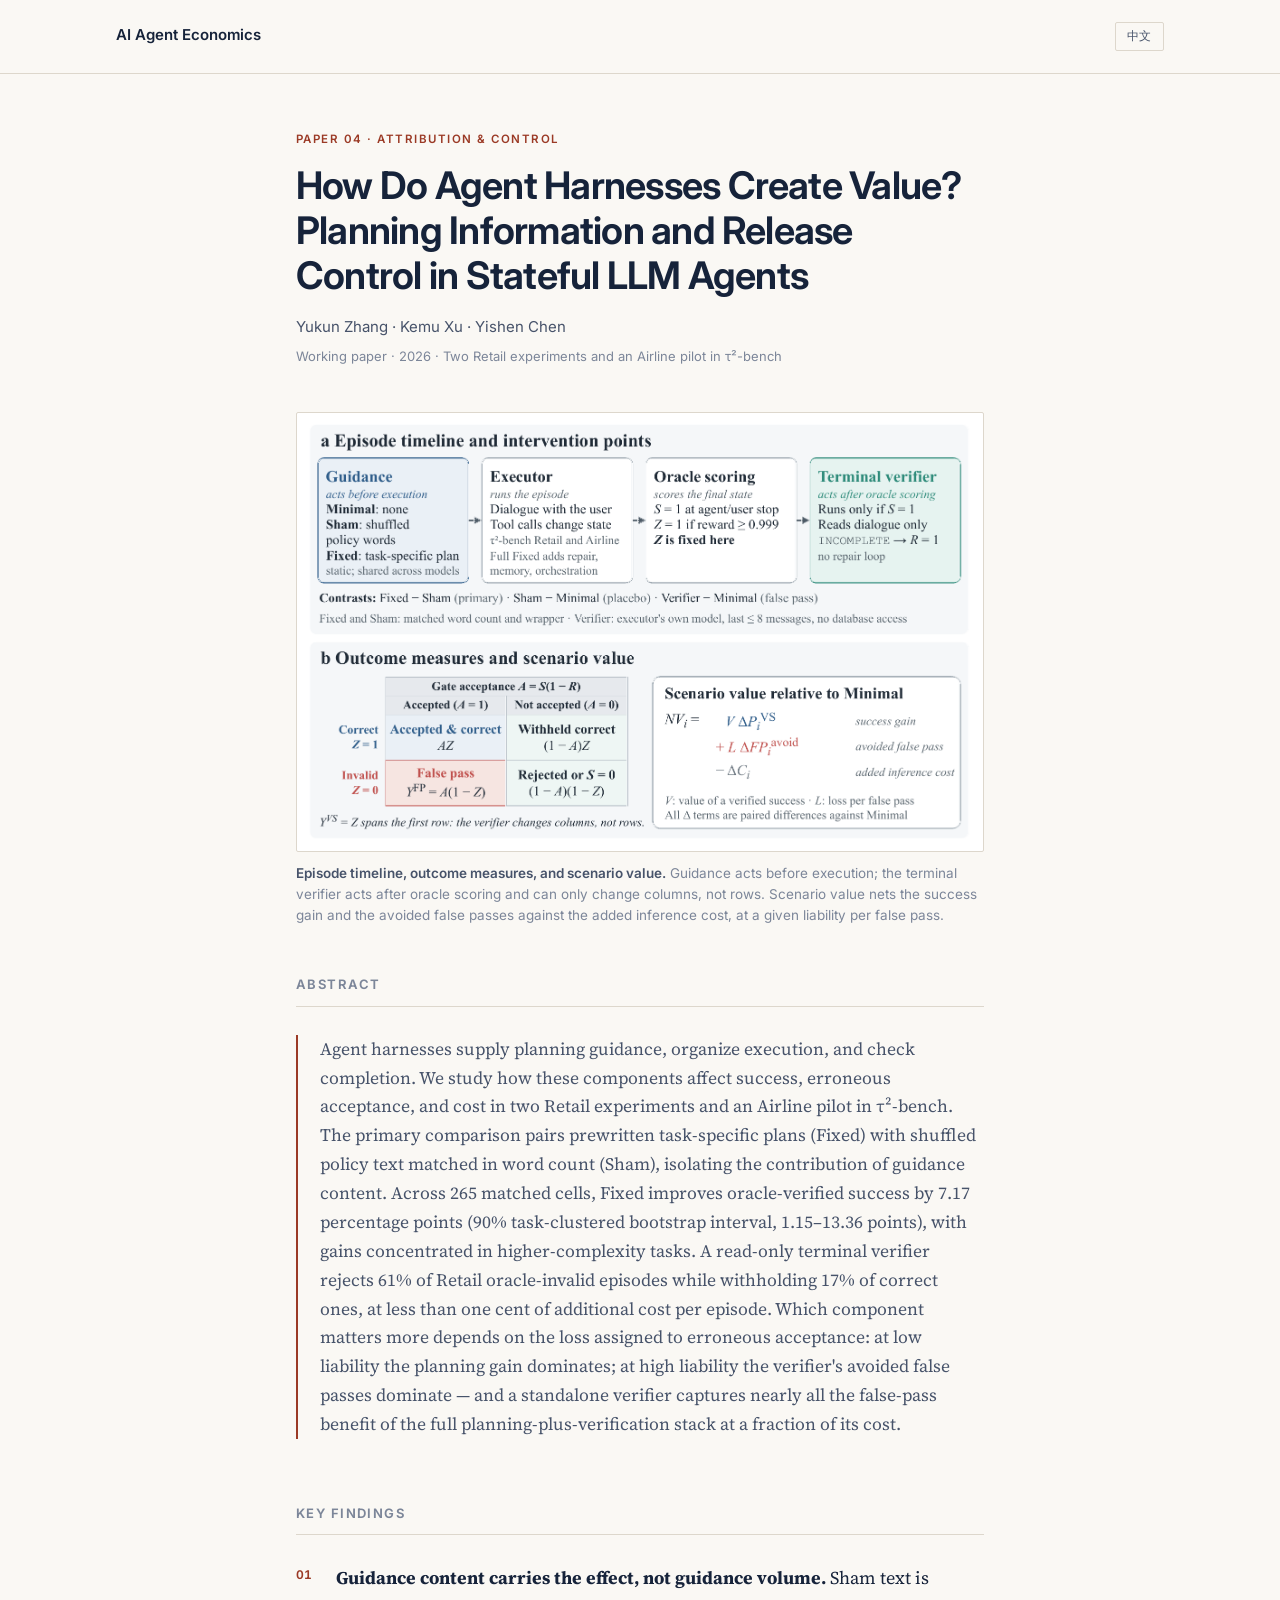
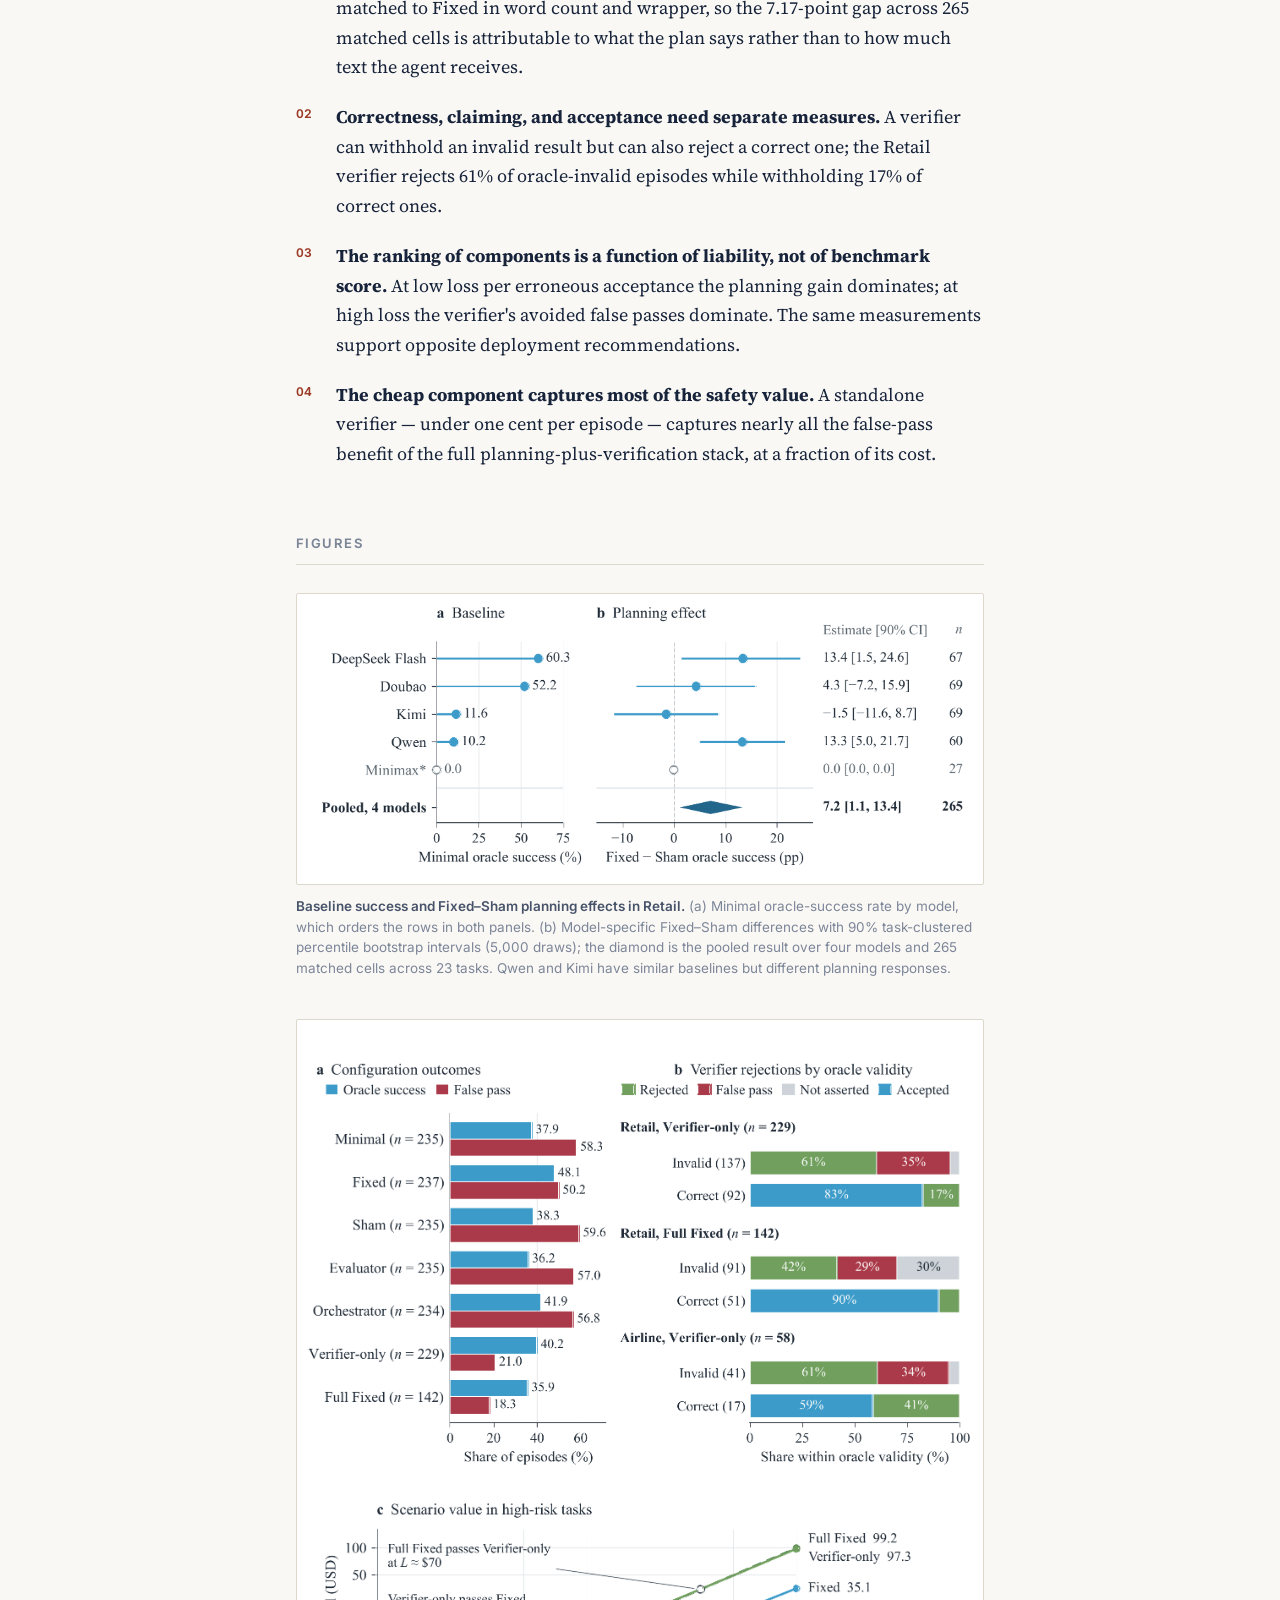
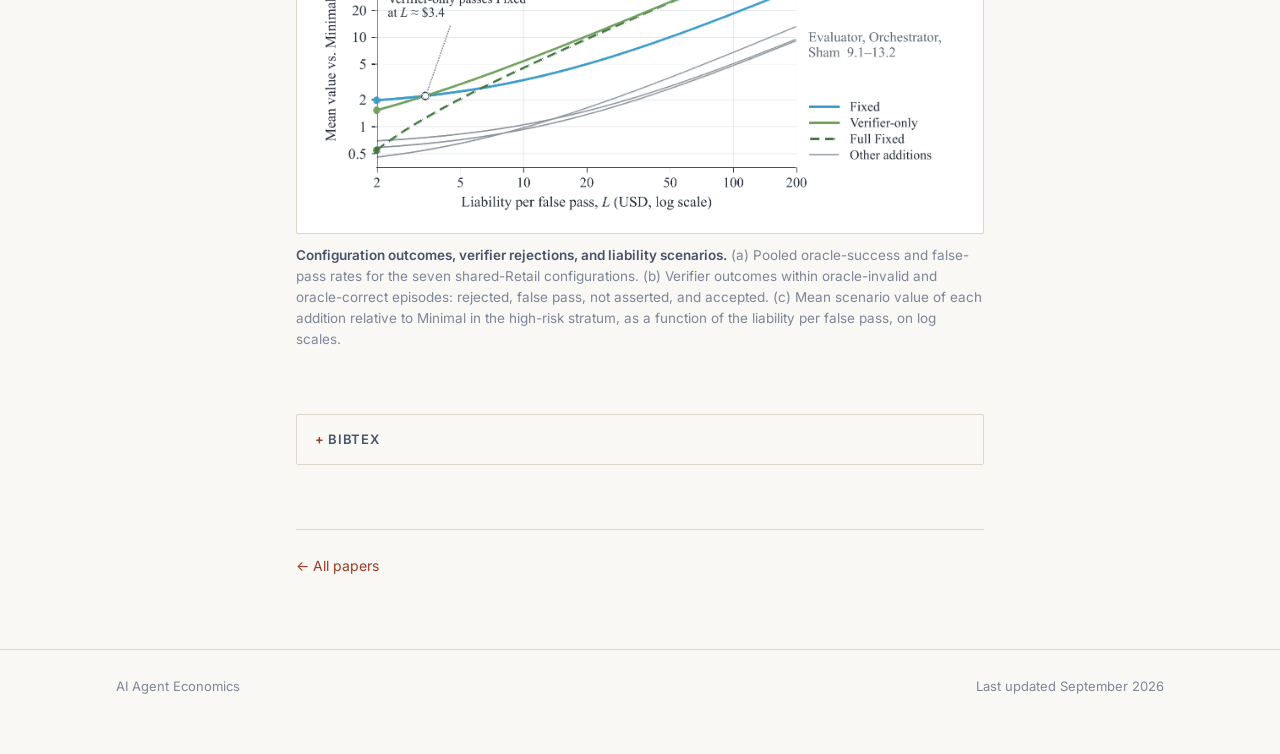
==== research/agent-harnesses.html @ 4447d489 "Add AI Agent Economics research group homepage Bilingual (EN/ZH) static site covering four working p" ====
<!DOCTYPE html>
<html lang="en" data-lang="en">
<head>
<meta charset="utf-8">
<meta name="viewport" content="width=device-width, initial-scale=1">
<title>How Do Agent Harnesses Create Value? — AI Agent Economics</title>
<meta name="description" content="Separating planning guidance from release control in stateful LLM agents, and pricing each against the liability assigned to an erroneous acceptance.">
<script>try{var l=localStorage.getItem('aae-lang');if(l==='zh'){document.documentElement.dataset.lang='zh';document.documentElement.lang='zh-Hans';}}catch(e){}</script>
<link rel="preconnect" href="https://fonts.googleapis.com">
<link rel="preconnect" href="https://fonts.gstatic.com" crossorigin>
<link rel="stylesheet" href="https://fonts.googleapis.com/css2?family=Inter:wght@400;500;600;700&family=Source+Serif+4:ital,opsz,wght@0,8..60,400;0,8..60,600;1,8..60,400&display=swap">
<link rel="stylesheet" href="../assets/css/site.css">
</head>
<body>

<header class="masthead">
  <div class="masthead-inner">
    <a class="brand" href="../index.html">AI Agent Economics</a>
    <button class="langtoggle" type="button">中文</button>
  </div>
</header>

<main class="wrap">

  <div class="article-header">
    <p class="eyebrow">
      <span data-lang="en">Paper 04 · Attribution &amp; control</span>
      <span data-lang="zh">论文 04 · 归因与控制</span>
    </p>
    <h1>How Do Agent Harnesses Create Value? Planning Information and Release Control in Stateful LLM Agents</h1>
    <p class="authors">Yukun Zhang · Kemu Xu · Yishen Chen</p>
    <p class="venue">
      <span data-lang="en">Working paper · 2026 · Two Retail experiments and an Airline pilot in τ²-bench</span>
      <span data-lang="zh">工作论文 · 2026 · τ²-bench 中的两个 Retail 实验与一个 Airline 试点</span>
    </p>
  </div>

  <figure class="figure-hero">
    <img src="../assets/img/p4/hero.png" alt="Episode timeline with guidance, executor, oracle scoring and terminal verifier, plus the outcome matrix and scenario-value formula">
    <figcaption>
      <b><span data-lang="en">Episode timeline, outcome measures, and scenario value.</span><span data-lang="zh">回合时间线、结果度量与情景价值。</span></b>
      <span data-lang="en">Guidance acts before execution; the terminal verifier acts after oracle scoring and can only change columns, not rows. Scenario value nets the success gain and the avoided false passes against the added inference cost, at a given liability per false pass.</span>
      <span data-lang="zh">指导在执行前生效，终端验证器在 oracle 评分之后生效，且只能改变列而不能改变行。情景价值在给定每次错误放行的责任损失下，用成功率收益与避免的错误放行减去新增推理成本。</span>
    </figcaption>
  </figure>

  <section>
    <h2><span data-lang="en">Abstract</span><span data-lang="zh">摘要</span></h2>
    <div class="abstract">
      <p data-lang="en">Agent harnesses supply planning guidance, organize execution, and check completion. We study how these components affect success, erroneous acceptance, and cost in two Retail experiments and an Airline pilot in τ²-bench. The primary comparison pairs prewritten task-specific plans (Fixed) with shuffled policy text matched in word count (Sham), isolating the contribution of guidance content. Across 265 matched cells, Fixed improves oracle-verified success by 7.17 percentage points (90% task-clustered bootstrap interval, 1.15–13.36 points), with gains concentrated in higher-complexity tasks. A read-only terminal verifier rejects 61% of Retail oracle-invalid episodes while withholding 17% of correct ones, at less than one cent of additional cost per episode. Which component matters more depends on the loss assigned to erroneous acceptance: at low liability the planning gain dominates; at high liability the verifier's avoided false passes dominate — and a standalone verifier captures nearly all the false-pass benefit of the full planning-plus-verification stack at a fraction of its cost.</p>

      <p data-lang="zh">Agent harness 提供规划指导、组织执行并检查完成情况。我们在 τ²-bench 的两个 Retail 实验与一个 Airline 试点中，研究这些组件如何影响成功率、错误接受与成本。主要比较是把预先写好的任务专属方案（Fixed）与字数配平的打乱策略文本（Sham）配对，从而分离出「指导内容」本身的贡献。在 265 个配对格上，Fixed 使 oracle 验证的成功率提高 7.17 个百分点（90% 任务聚类自助区间 1.15–13.36），收益集中在复杂度更高的任务上。一个只读的终端验证器拒绝了 61% 的 Retail oracle 无效回合，同时误拦了 17% 的正确回合，每回合新增成本不足一美分。哪个组件更重要，完全取决于错误接受所对应的损失：责任较低时规划收益占优，责任较高时验证器避免的错误放行占优——而单独部署验证器，就能以完整「规划＋验证」方案的一小部分成本，拿到其几乎全部的错误放行收益。</p>
    </div>
  </section>

  <section>
    <h2><span data-lang="en">Key findings</span><span data-lang="zh">核心发现</span></h2>
    <ol class="findings">
      <li>
        <span data-lang="en"><strong>Guidance content carries the effect, not guidance volume.</strong> Sham text is matched to Fixed in word count and wrapper, so the 7.17-point gap across 265 matched cells is attributable to what the plan says rather than to how much text the agent receives.</span>
        <span data-lang="zh"><strong>起作用的是指导的内容，而不是指导的体量。</strong>Sham 文本在字数与封装形式上与 Fixed 完全配平，因此 265 个配对格上 7.17 个百分点的差距，只能归因于方案说了什么，而非代理收到了多少文字。</span>
      </li>
      <li>
        <span data-lang="en"><strong>Correctness, claiming, and acceptance need separate measures.</strong> A verifier can withhold an invalid result but can also reject a correct one; the Retail verifier rejects 61% of oracle-invalid episodes while withholding 17% of correct ones.</span>
        <span data-lang="zh"><strong>「正确」「宣称完成」「被接受」必须分开度量。</strong>验证器既能拦下无效结果，也会拒绝正确结果：Retail 验证器拒绝了 61% 的 oracle 无效回合，同时误拦 17% 的正确回合。</span>
      </li>
      <li>
        <span data-lang="en"><strong>The ranking of components is a function of liability, not of benchmark score.</strong> At low loss per erroneous acceptance the planning gain dominates; at high loss the verifier's avoided false passes dominate. The same measurements support opposite deployment recommendations.</span>
        <span data-lang="zh"><strong>组件的优劣排序取决于责任大小，而不是 benchmark 分数。</strong>每次错误接受的损失较低时，规划收益占优；损失较高时，验证器避免的错误放行占优。同一组测量结果可以支持完全相反的部署建议。</span>
      </li>
      <li>
        <span data-lang="en"><strong>The cheap component captures most of the safety value.</strong> A standalone verifier — under one cent per episode — captures nearly all the false-pass benefit of the full planning-plus-verification stack, at a fraction of its cost.</span>
        <span data-lang="zh"><strong>便宜的那个组件拿走了大部分安全价值。</strong>单独部署的验证器每回合成本不到一美分，却能拿到完整「规划＋验证」方案几乎全部的错误放行收益，而成本只是其中一小部分。</span>
      </li>
    </ol>
  </section>

  <section>
    <h2><span data-lang="en">Figures</span><span data-lang="zh">图表</span></h2>

    <figure>
      <img src="../assets/img/p4/fig1.png" alt="Forest plot of model-specific Fixed minus Sham differences with bootstrap intervals and a pooled diamond">
      <figcaption>
        <b><span data-lang="en">Baseline success and Fixed–Sham planning effects in Retail.</span><span data-lang="zh">Retail 中的基线成功率与 Fixed–Sham 规划效应。</span></b>
        <span data-lang="en">(a) Minimal oracle-success rate by model, which orders the rows in both panels. (b) Model-specific Fixed–Sham differences with 90% task-clustered percentile bootstrap intervals (5,000 draws); the diamond is the pooled result over four models and 265 matched cells across 23 tasks. Qwen and Kimi have similar baselines but different planning responses.</span>
        <span data-lang="zh">(a) 各模型在 Minimal 配置下的 oracle 成功率，两个面板的行序均以此排列。(b) 各模型的 Fixed–Sham 差异及 90% 任务聚类分位自助区间（5,000 次抽样）；菱形为四个模型、23 个任务上 265 个配对格的合并结果。Qwen 与 Kimi 基线相近，但对规划的反应不同。</span>
      </figcaption>
    </figure>

    <figure>
      <img src="../assets/img/p4/fig2.png" alt="Configuration outcomes, verifier rejection decomposition, and scenario value as a function of liability">
      <figcaption>
        <b><span data-lang="en">Configuration outcomes, verifier rejections, and liability scenarios.</span><span data-lang="zh">配置结果、验证器拒绝与责任情景。</span></b>
        <span data-lang="en">(a) Pooled oracle-success and false-pass rates for the seven shared-Retail configurations. (b) Verifier outcomes within oracle-invalid and oracle-correct episodes: rejected, false pass, not asserted, and accepted. (c) Mean scenario value of each addition relative to Minimal in the high-risk stratum, as a function of the liability per false pass, on log scales.</span>
        <span data-lang="zh">(a) 七种共享 Retail 配置的合并 oracle 成功率与错误放行率。(b) 在 oracle 无效与 oracle 正确两类回合内部的验证器结果：拒绝、错误放行、未宣称完成、接受。(c) 高风险层中各项添加相对 Minimal 的平均情景价值，随每次错误放行的责任损失变化，双对数坐标。</span>
      </figcaption>
    </figure>
  </section>

  <section>
    <details class="bib">
      <summary>BibTeX</summary>
<pre>@article{zhang2026harness,
  title   = {How Do Agent Harnesses Create Value? Planning Information
             and Release Control in Stateful LLM Agents},
  author  = {Zhang, Yukun and Xu, Kemu and Chen, Yishen},
  year    = {2026},
  note    = {Working paper}
}</pre>
    </details>
  </section>

  <div class="pagenav">
    <a href="../index.html">&larr; <span data-lang="en">All papers</span><span data-lang="zh">返回论文列表</span></a>
  </div>

</main>

<footer class="site">
  <div class="wrap-wide">
    <span>AI Agent Economics</span>
    <span>
      <span data-lang="en">Last updated September 2026</span>
      <span data-lang="zh">最后更新于 2026 年 9 月</span>
    </span>
  </div>
</footer>

<script src="../assets/js/i18n.js" defer></script>
</body>
</html>
---- assets/css/site.css ----
/* AI Agent Economics — single stylesheet */

:root {
  --paper:      #faf8f4;
  --panel:      #ffffff;
  --ink:        #16233a;
  --ink-soft:   #47536a;
  --ink-faint:  #7c8699;
  --accent:     #9b3a26;
  --rule:       #ddd7cc;
  --rule-soft:  #ebe6dc;

  --serif: "Source Serif 4", Georgia, "Times New Roman", serif;
  --sans:  "Inter", -apple-system, BlinkMacSystemFont, "Segoe UI", system-ui, sans-serif;
  --mono:  ui-monospace, SFMono-Regular, Menlo, Consolas, monospace;

  --measure: 720px;
  --wide:    1080px;
  --gutter:  16px;
}

@media (prefers-color-scheme: dark) {
  :root:not([data-theme="light"]) {
    --paper:      #12151b;
    --panel:      #1a1f28;
    --ink:        #e7e2d8;
    --ink-soft:   #b3b9c6;
    --ink-faint:  #848c9c;
    --accent:     #e08b6f;
    --rule:       #2e3542;
    --rule-soft:  #232a35;
  }
}

:root[data-theme="dark"] {
  --paper:      #12151b;
  --panel:      #1a1f28;
  --ink:        #e7e2d8;
  --ink-soft:   #b3b9c6;
  --ink-faint:  #848c9c;
  --accent:     #e08b6f;
  --rule:       #2e3542;
  --rule-soft:  #232a35;
}

/* ---------- language switching ---------- */
html[data-lang="en"] [data-lang="zh"] { display: none; }
html[data-lang="zh"] [data-lang="en"] { display: none; }

*, *::before, *::after { box-sizing: border-box; }

html { -webkit-text-size-adjust: 100%; }

body {
  margin: 0;
  background: var(--paper);
  color: var(--ink);
  font-family: var(--serif);
  font-size: 18px;
  line-height: 1.65;
  -webkit-font-smoothing: antialiased;
}

html[data-lang="zh"] body {
  font-family: "Source Serif 4", "Songti SC", SimSun, Georgia, serif;
  line-height: 1.8;
}

a { color: var(--accent); text-decoration: none; border-bottom: 1px solid transparent; }
a:hover { border-bottom-color: var(--accent); }

.wrap      { max-width: var(--measure); margin: 0 auto; padding: 0 var(--gutter); }
.wrap-wide { max-width: var(--wide);    margin: 0 auto; padding: 0 var(--gutter); }

/* ---------- masthead ---------- */
.masthead {
  border-bottom: 1px solid var(--rule);
  padding: 22px 0;
  margin-bottom: 56px;
}

.masthead-inner {
  max-width: var(--wide);
  margin: 0 auto;
  padding: 0 var(--gutter);
  display: flex;
  align-items: baseline;
  justify-content: space-between;
  gap: 16px;
  flex-wrap: wrap;
}

.brand {
  font-family: var(--sans);
  font-size: 15px;
  font-weight: 600;
  color: var(--ink);
  border: none;
}

.brand:hover { border: none; color: var(--accent); }

.langtoggle {
  font-family: var(--sans);
  font-size: 12px;
  letter-spacing: 0.06em;
  text-transform: uppercase;
  background: none;
  border: 1px solid var(--rule);
  color: var(--ink-soft);
  padding: 5px 11px;
  border-radius: 2px;
  cursor: pointer;
  transition: border-color .15s, color .15s;
}

.langtoggle:hover { border-color: var(--accent); color: var(--accent); }

/* ---------- hero ---------- */
.hero { margin-bottom: 64px; }

.hero h1 {
  font-family: var(--sans);
  font-size: clamp(30px, 5.2vw, 46px);
  line-height: 1.12;
  font-weight: 650;
  letter-spacing: -0.02em;
  margin: 0 0 20px;
}

.hero .standfirst {
  font-size: 20px;
  color: var(--ink-soft);
  margin: 0;
  max-width: 34em;
}

.eyebrow {
  font-family: var(--sans);
  font-size: 11.5px;
  font-weight: 600;
  letter-spacing: 0.13em;
  text-transform: uppercase;
  color: var(--accent);
  margin: 0 0 14px;
}

section { margin-bottom: 64px; }

h2 {
  font-family: var(--sans);
  font-size: 13px;
  font-weight: 650;
  letter-spacing: 0.11em;
  text-transform: uppercase;
  color: var(--ink-faint);
  padding-bottom: 10px;
  border-bottom: 1px solid var(--rule);
  margin: 0 0 28px;
}

p { margin: 0 0 1.05em; }
p:last-child { margin-bottom: 0; }

.agenda p { color: var(--ink-soft); }
.agenda strong { color: var(--ink); font-weight: 600; }

/* ---------- paper cards ---------- */
.cards {
  display: grid;
  grid-template-columns: repeat(2, 1fr);
  gap: 1px;
  background: var(--rule);
  border: 1px solid var(--rule);
}

.card {
  background: var(--paper);
  padding: 30px 28px 26px;
  display: flex;
  flex-direction: column;
  transition: background .15s;
}

.card:hover { background: var(--panel); }

.card-meta {
  font-family: var(--sans);
  font-size: 11.5px;
  letter-spacing: 0.08em;
  text-transform: uppercase;
  color: var(--ink-faint);
  margin-bottom: 12px;
}

.card h3 {
  font-family: var(--sans);
  font-size: 20px;
  line-height: 1.28;
  font-weight: 620;
  letter-spacing: -0.012em;
  margin: 0 0 14px;
}

.card h3 a { color: var(--ink); border: none; }
.card:hover h3 a { color: var(--accent); }

.card .takeaway {
  font-size: 16.5px;
  color: var(--ink-soft);
  margin: 0 0 22px;
  flex: 1;
}

.card .authors {
  font-family: var(--sans);
  font-size: 13px;
  color: var(--ink-faint);
  margin: 0 0 18px;
}

/* ---------- headline statistic ---------- */
.stat {
  border-top: 1px solid var(--rule-soft);
  padding-top: 14px;
  margin-top: auto;
}

.stat-value {
  font-family: var(--sans);
  font-size: 27px;
  font-weight: 600;
  letter-spacing: -0.02em;
  font-variant-numeric: tabular-nums;
  color: var(--accent);
  line-height: 1.1;
}

.stat-label {
  font-family: var(--sans);
  font-size: 12.5px;
  line-height: 1.45;
  color: var(--ink-faint);
  margin-top: 5px;
}

/* ---------- people ---------- */
.people {
  display: grid;
  grid-template-columns: repeat(3, 1fr);
  gap: 28px;
}

.person .name {
  font-family: var(--sans);
  font-size: 17px;
  font-weight: 600;
  margin-bottom: 4px;
}

.person .affil { font-size: 15px; color: var(--ink-soft); margin-bottom: 6px; }
.person .mail  { font-family: var(--mono); font-size: 12.5px; word-break: break-all; }

/* ---------- article pages ---------- */
.article-header { margin-bottom: 44px; }

.article-header h1 {
  font-family: var(--sans);
  font-size: clamp(26px, 4.4vw, 38px);
  line-height: 1.18;
  font-weight: 650;
  letter-spacing: -0.02em;
  margin: 0 0 18px;
}

.article-header .authors {
  font-family: var(--sans);
  font-size: 15px;
  color: var(--ink-soft);
  margin: 0 0 6px;
}

.article-header .venue {
  font-family: var(--sans);
  font-size: 13px;
  color: var(--ink-faint);
  margin: 0;
}

.abstract {
  font-size: 17.5px;
  color: var(--ink-soft);
  border-left: 2px solid var(--accent);
  padding-left: 22px;
}

.findings { list-style: none; padding: 0; margin: 0; counter-reset: f; }

.findings li {
  position: relative;
  padding-left: 40px;
  margin-bottom: 20px;
  counter-increment: f;
}

.findings li::before {
  content: counter(f, decimal-leading-zero);
  position: absolute;
  left: 0;
  top: 2px;
  font-family: var(--sans);
  font-size: 12px;
  font-weight: 650;
  font-variant-numeric: tabular-nums;
  color: var(--accent);
  letter-spacing: 0.04em;
}

/* ---------- figures ---------- */
figure { margin: 0 0 40px; }

figure img {
  display: block;
  width: 100%;
  height: auto;
  background: #ffffff;
  border: 1px solid var(--rule);
  border-radius: 2px;
  padding: 10px;
}

figcaption {
  font-family: var(--sans);
  font-size: 13.5px;
  line-height: 1.55;
  color: var(--ink-faint);
  margin-top: 11px;
}

figcaption b { color: var(--ink-soft); font-weight: 600; }

.figure-hero { margin-bottom: 48px; }

/* ---------- bibtex ---------- */
details.bib {
  border: 1px solid var(--rule);
  border-radius: 2px;
}

details.bib summary {
  font-family: var(--sans);
  font-size: 13px;
  font-weight: 600;
  letter-spacing: 0.05em;
  text-transform: uppercase;
  color: var(--ink-soft);
  padding: 14px 18px;
  cursor: pointer;
  list-style: none;
}

details.bib summary::-webkit-details-marker { display: none; }
details.bib summary::before { content: "+ "; color: var(--accent); }
details.bib[open] summary::before { content: "\2212  "; }
details.bib summary:hover { color: var(--accent); }

details.bib pre {
  margin: 0;
  padding: 0 18px 18px;
  font-family: var(--mono);
  font-size: 12.5px;
  line-height: 1.6;
  color: var(--ink-soft);
  overflow-x: auto;
}

/* ---------- page navigation ---------- */
.pagenav {
  border-top: 1px solid var(--rule);
  padding-top: 24px;
  font-family: var(--sans);
  font-size: 14px;
}

footer.site {
  border-top: 1px solid var(--rule);
  margin-top: 72px;
  padding: 26px 0 56px;
  font-family: var(--sans);
  font-size: 13px;
  color: var(--ink-faint);
}

footer.site .wrap-wide { display: flex; justify-content: space-between; gap: 14px; flex-wrap: wrap; }

/* ---------- responsive ---------- */
@media (max-width: 760px) {
  body { font-size: 17px; }
  .masthead { margin-bottom: 40px; }
  .cards { grid-template-columns: 1fr; }
  .card { padding: 26px 22px 24px; }
  .people { grid-template-columns: 1fr; gap: 22px; }
  section { margin-bottom: 48px; }
  .hero { margin-bottom: 48px; }
  .hero .standfirst { font-size: 18px; }
  .abstract { padding-left: 16px; }
  figure img { padding: 6px; }
}
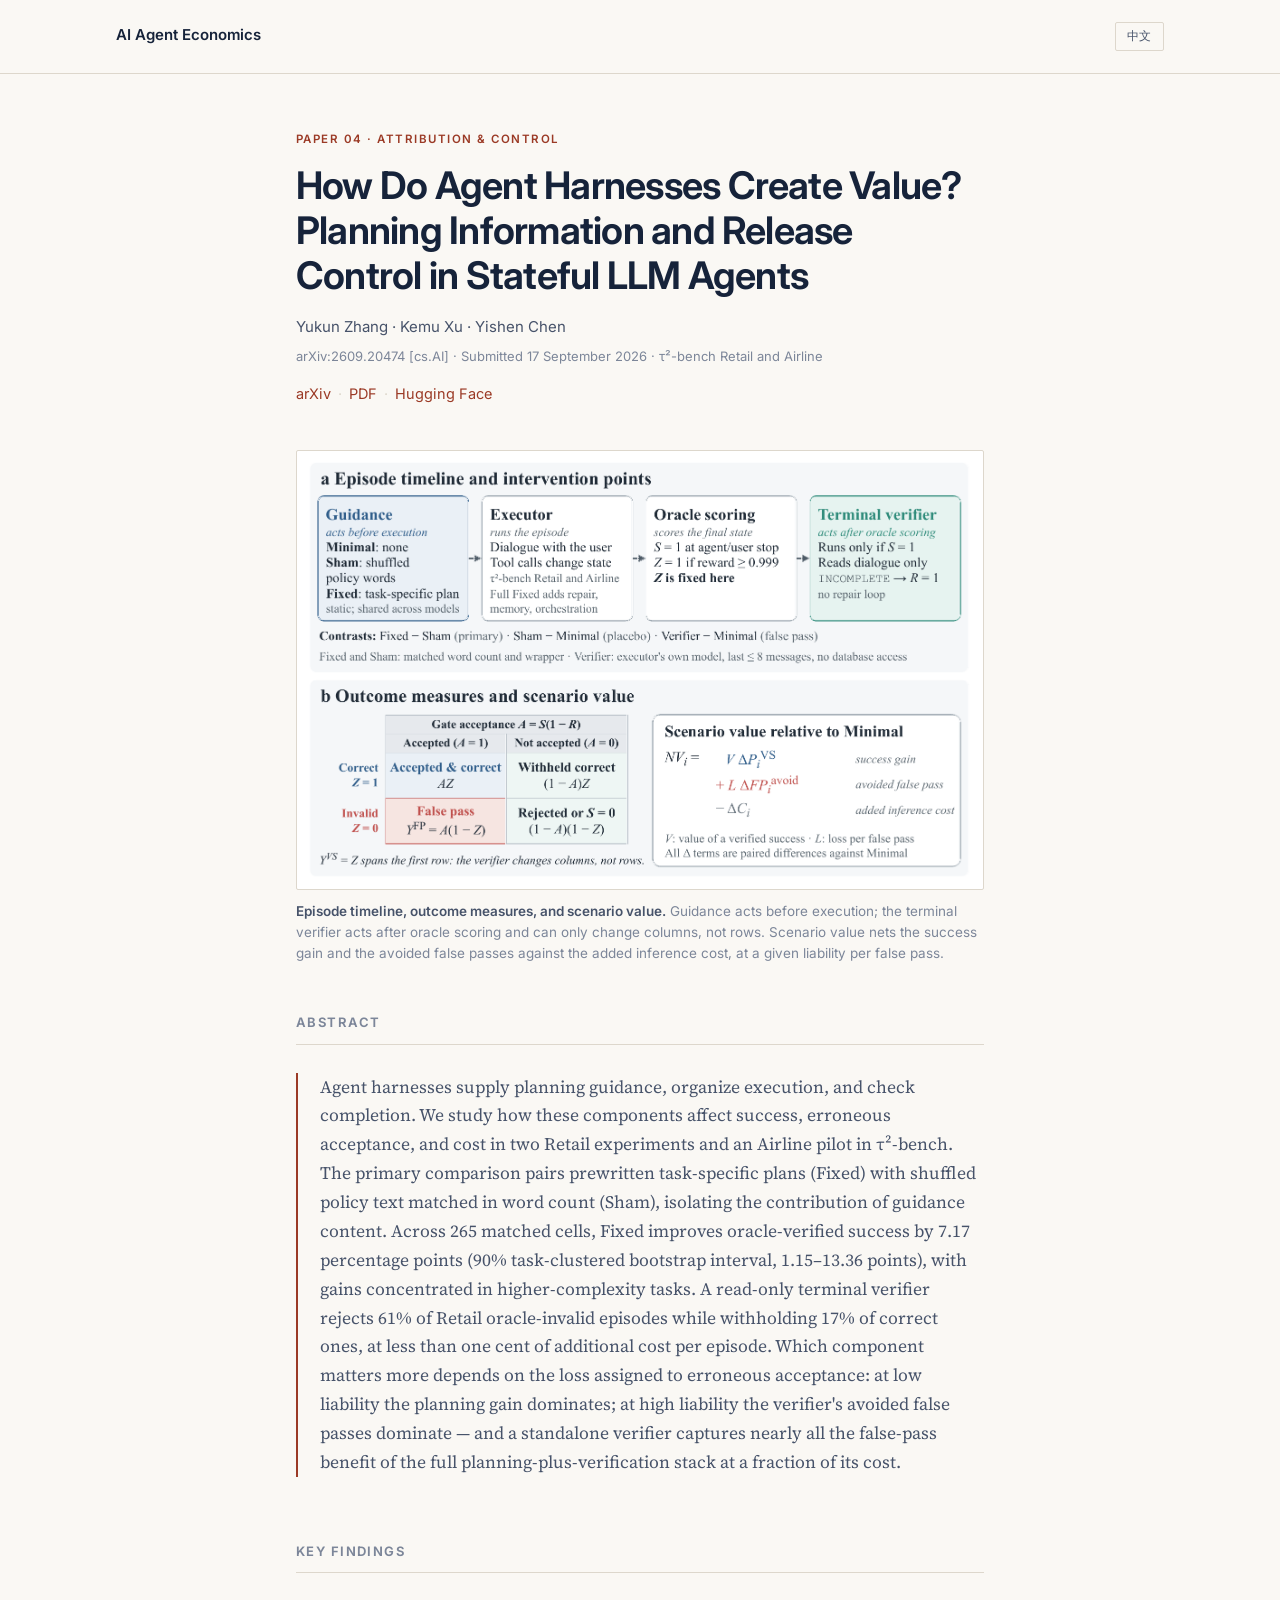
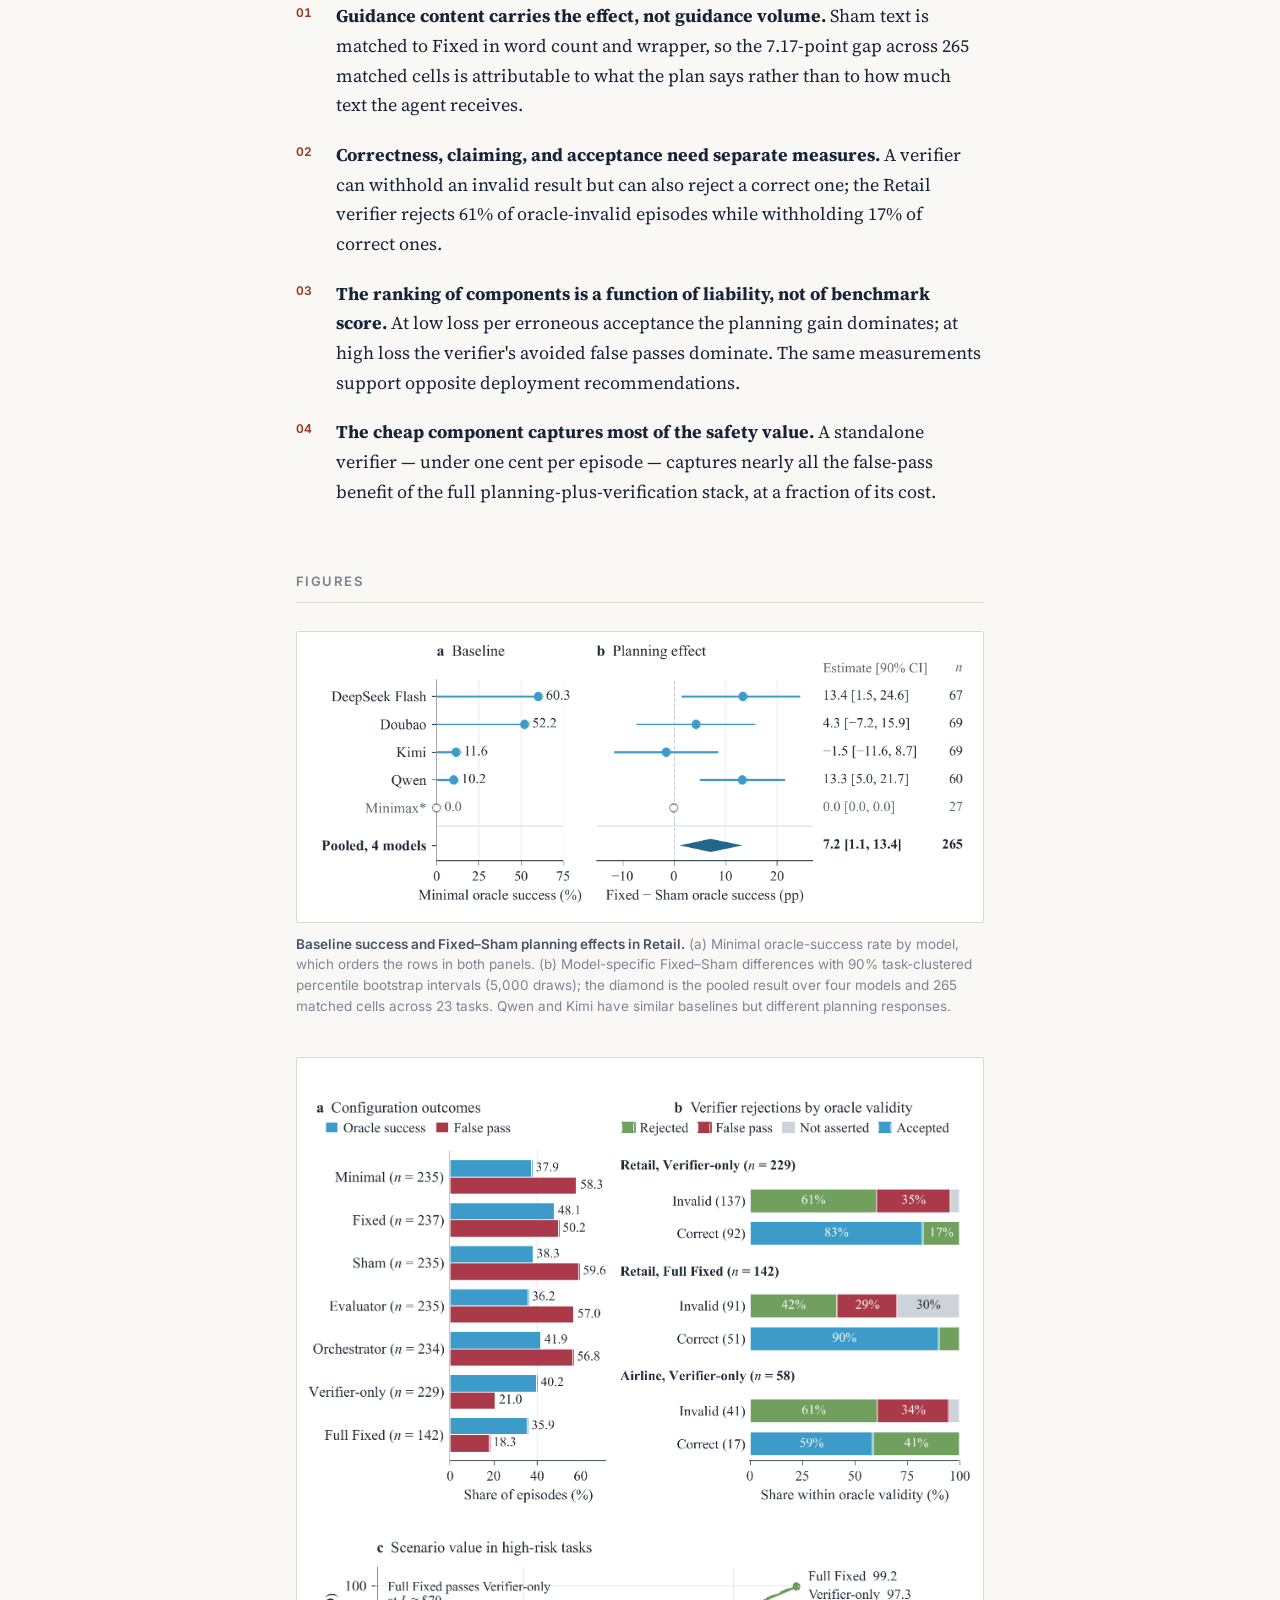
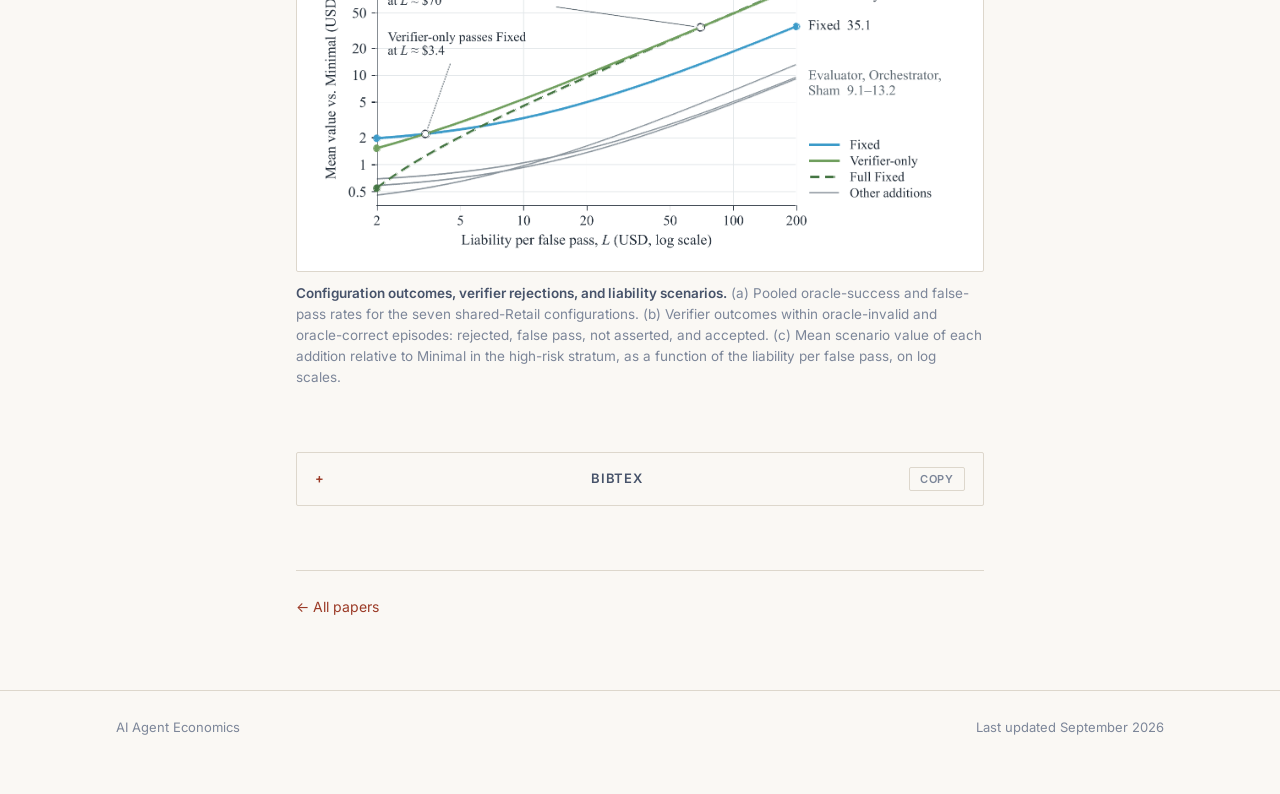
==== commit 97d799db: "Link arXiv and Hugging Face, add share cards and a news timeline Three papers are now preprints (arX" ====
--- a/research/agent-harnesses.html
+++ b/research/agent-harnesses.html
@@ -5,6 +5,24 @@
 <meta name="viewport" content="width=device-width, initial-scale=1">
 <title>How Do Agent Harnesses Create Value? — AI Agent Economics</title>
 <meta name="description" content="Separating planning guidance from release control in stateful LLM agents, and pricing each against the liability assigned to an erroneous acceptance.">
+<link rel="canonical" href="https://crewmoon.github.io/ai-agent-economics/research/agent-harnesses.html">
+<meta property="og:type" content="article">
+<meta property="og:site_name" content="AI Agent Economics">
+<meta property="og:title" content="How Do Agent Harnesses Create Value? Planning Information and Release Control in Stateful LLM Agents">
+<meta property="og:description" content="Separating planning guidance from release control in stateful LLM agents, and pricing each against the liability assigned to an erroneous acceptance.">
+<meta property="og:image" content="https://crewmoon.github.io/ai-agent-economics/assets/og/p4.png">
+<meta property="og:url" content="https://crewmoon.github.io/ai-agent-economics/research/agent-harnesses.html">
+<meta name="twitter:card" content="summary_large_image">
+
+<meta name="citation_title" content="How Do Agent Harnesses Create Value? Planning Information and Release Control in Stateful LLM Agents">
+<meta name="citation_author" content="Zhang, Yukun">
+<meta name="citation_author" content="Xu, Kemu">
+<meta name="citation_author" content="Chen, Yishen">
+<meta name="citation_publication_date" content="2026/09/17">
+<meta name="citation_arxiv_id" content="2609.20474">
+<meta name="citation_pdf_url" content="https://arxiv.org/pdf/2609.20474">
+<meta name="citation_abstract_html_url" content="https://crewmoon.github.io/ai-agent-economics/research/agent-harnesses.html">
+<meta name="citation_technical_report_institution" content="arXiv">
 <script>try{var l=localStorage.getItem('aae-lang');if(l==='zh'){document.documentElement.dataset.lang='zh';document.documentElement.lang='zh-Hans';}}catch(e){}</script>
 <link rel="preconnect" href="https://fonts.googleapis.com">
 <link rel="preconnect" href="https://fonts.gstatic.com" crossorigin>
@@ -30,9 +48,10 @@
     <h1>How Do Agent Harnesses Create Value? Planning Information and Release Control in Stateful LLM Agents</h1>
     <p class="authors">Yukun Zhang · Kemu Xu · Yishen Chen</p>
     <p class="venue">
-      <span data-lang="en">Working paper · 2026 · Two Retail experiments and an Airline pilot in τ²-bench</span>
-      <span data-lang="zh">工作论文 · 2026 · τ²-bench 中的两个 Retail 实验与一个 Airline 试点</span>
+      <span data-lang="en">arXiv:2609.20474 [cs.AI] · Submitted 17 September 2026 · τ²-bench Retail and Airline</span>
+      <span data-lang="zh">arXiv:2609.20474 [cs.AI] · 2026 年 9 月 17 日提交 · τ²-bench Retail 与 Airline</span>
     </p>
+    <p class="links"><a href="https://arxiv.org/abs/2609.20474" rel="noopener">arXiv</a><span class="sep">·</span><a href="https://arxiv.org/pdf/2609.20474" rel="noopener">PDF</a><span class="sep">·</span><a href="https://huggingface.co/papers/2609.20474" rel="noopener">Hugging Face</a></p>
   </div>
 
   <figure class="figure-hero">
@@ -99,13 +118,16 @@
 
   <section>
     <details class="bib">
-      <summary>BibTeX</summary>
-<pre>@article{zhang2026harness,
-  title   = {How Do Agent Harnesses Create Value? Planning Information
-             and Release Control in Stateful LLM Agents},
-  author  = {Zhang, Yukun and Xu, Kemu and Chen, Yishen},
-  year    = {2026},
-  note    = {Working paper}
+      <summary>BibTeX <button class="copybtn" type="button">Copy</button></summary>
+<pre>@misc{zhang2026harness,
+  title         = {How Do Agent Harnesses Create Value? Planning Information
+                   and Release Control in Stateful LLM Agents},
+  author        = {Zhang, Yukun and Xu, Kemu and Chen, Yishen},
+  year          = {2026},
+  eprint        = {2609.20474},
+  archivePrefix = {arXiv},
+  primaryClass  = {cs.AI},
+  url           = {https://arxiv.org/abs/2609.20474}
 }</pre>
     </details>
   </section>
@@ -127,5 +149,6 @@
 </footer>
 
 <script src="../assets/js/i18n.js" defer></script>
+<script src="../assets/js/cite.js" defer></script>
 </body>
 </html>
--- a/assets/css/site.css
+++ b/assets/css/site.css
@@ -406,3 +406,69 @@
   .abstract { padding-left: 16px; }
   figure img { padding: 6px; }
 }
+
+/* ---------- resource links ---------- */
+.links {
+  font-family: var(--sans);
+  font-size: 13px;
+  color: var(--ink-faint);
+  margin: 0 0 18px;
+}
+
+.links a { border-bottom: 1px solid transparent; }
+.links a:hover { border-bottom-color: var(--accent); }
+.links .sep { color: var(--rule); margin: 0 7px; }
+
+.article-header .links { font-size: 14.5px; margin: 14px 0 0; }
+
+/* ---------- news ---------- */
+.news { list-style: none; padding: 0; margin: 0; }
+
+.news li {
+  display: grid;
+  grid-template-columns: 150px 1fr;
+  gap: 20px;
+  padding: 16px 0;
+  border-bottom: 1px solid var(--rule-soft);
+}
+
+.news li:last-child { border-bottom: none; }
+
+.news .date {
+  font-family: var(--sans);
+  font-size: 13px;
+  font-weight: 600;
+  font-variant-numeric: tabular-nums;
+  letter-spacing: 0.03em;
+  color: var(--ink-faint);
+  padding-top: 3px;
+  white-space: nowrap;
+}
+
+.news .entry { font-size: 16.5px; color: var(--ink-soft); }
+
+/* ---------- bibtex copy button ---------- */
+details.bib summary { display: flex; align-items: center; justify-content: space-between; gap: 12px; }
+
+.copybtn {
+  font-family: var(--sans);
+  font-size: 11px;
+  font-weight: 600;
+  letter-spacing: 0.07em;
+  text-transform: uppercase;
+  background: none;
+  border: 1px solid var(--rule);
+  color: var(--ink-faint);
+  padding: 4px 10px;
+  border-radius: 2px;
+  cursor: pointer;
+  transition: border-color .15s, color .15s;
+}
+
+.copybtn:hover { border-color: var(--accent); color: var(--accent); }
+.copybtn[data-copied="1"] { border-color: var(--accent); color: var(--accent); }
+
+@media (max-width: 760px) {
+  .news li { grid-template-columns: 1fr; gap: 6px; }
+  .news .date { padding-top: 0; }
+}
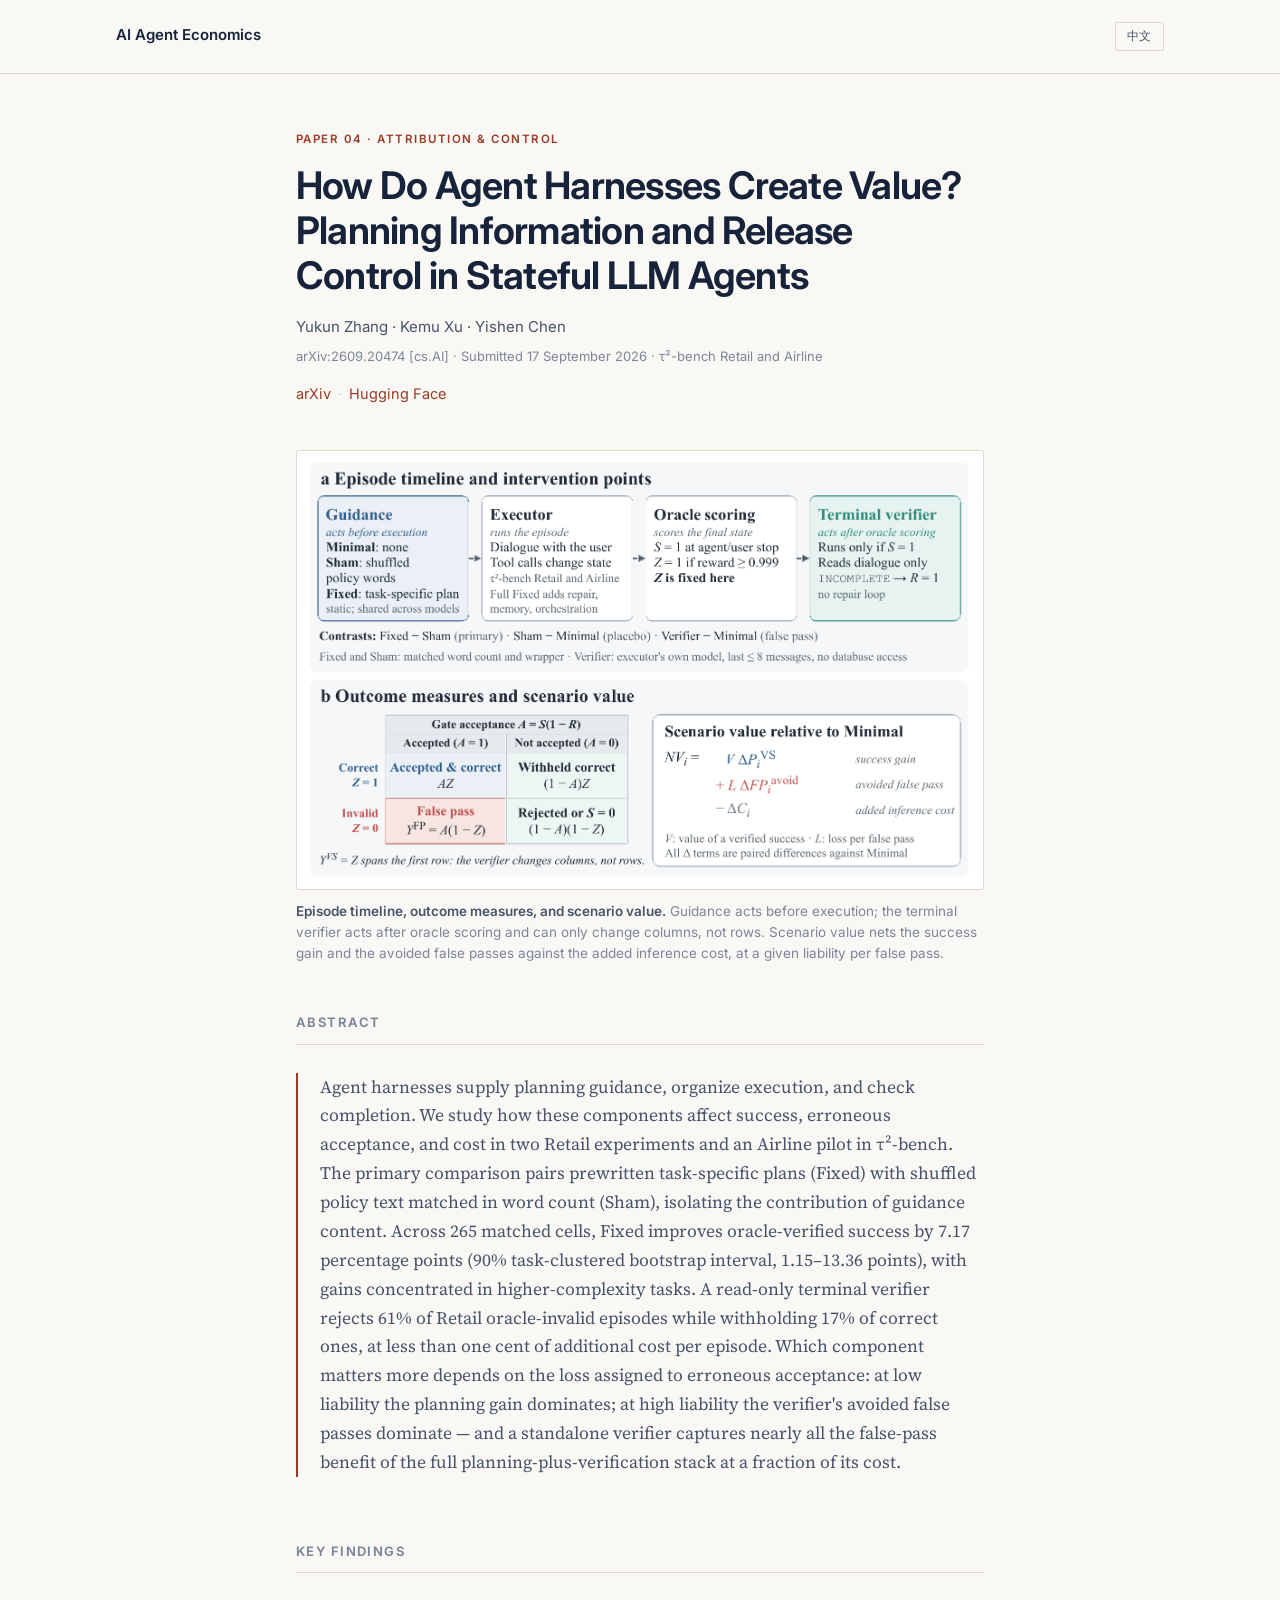
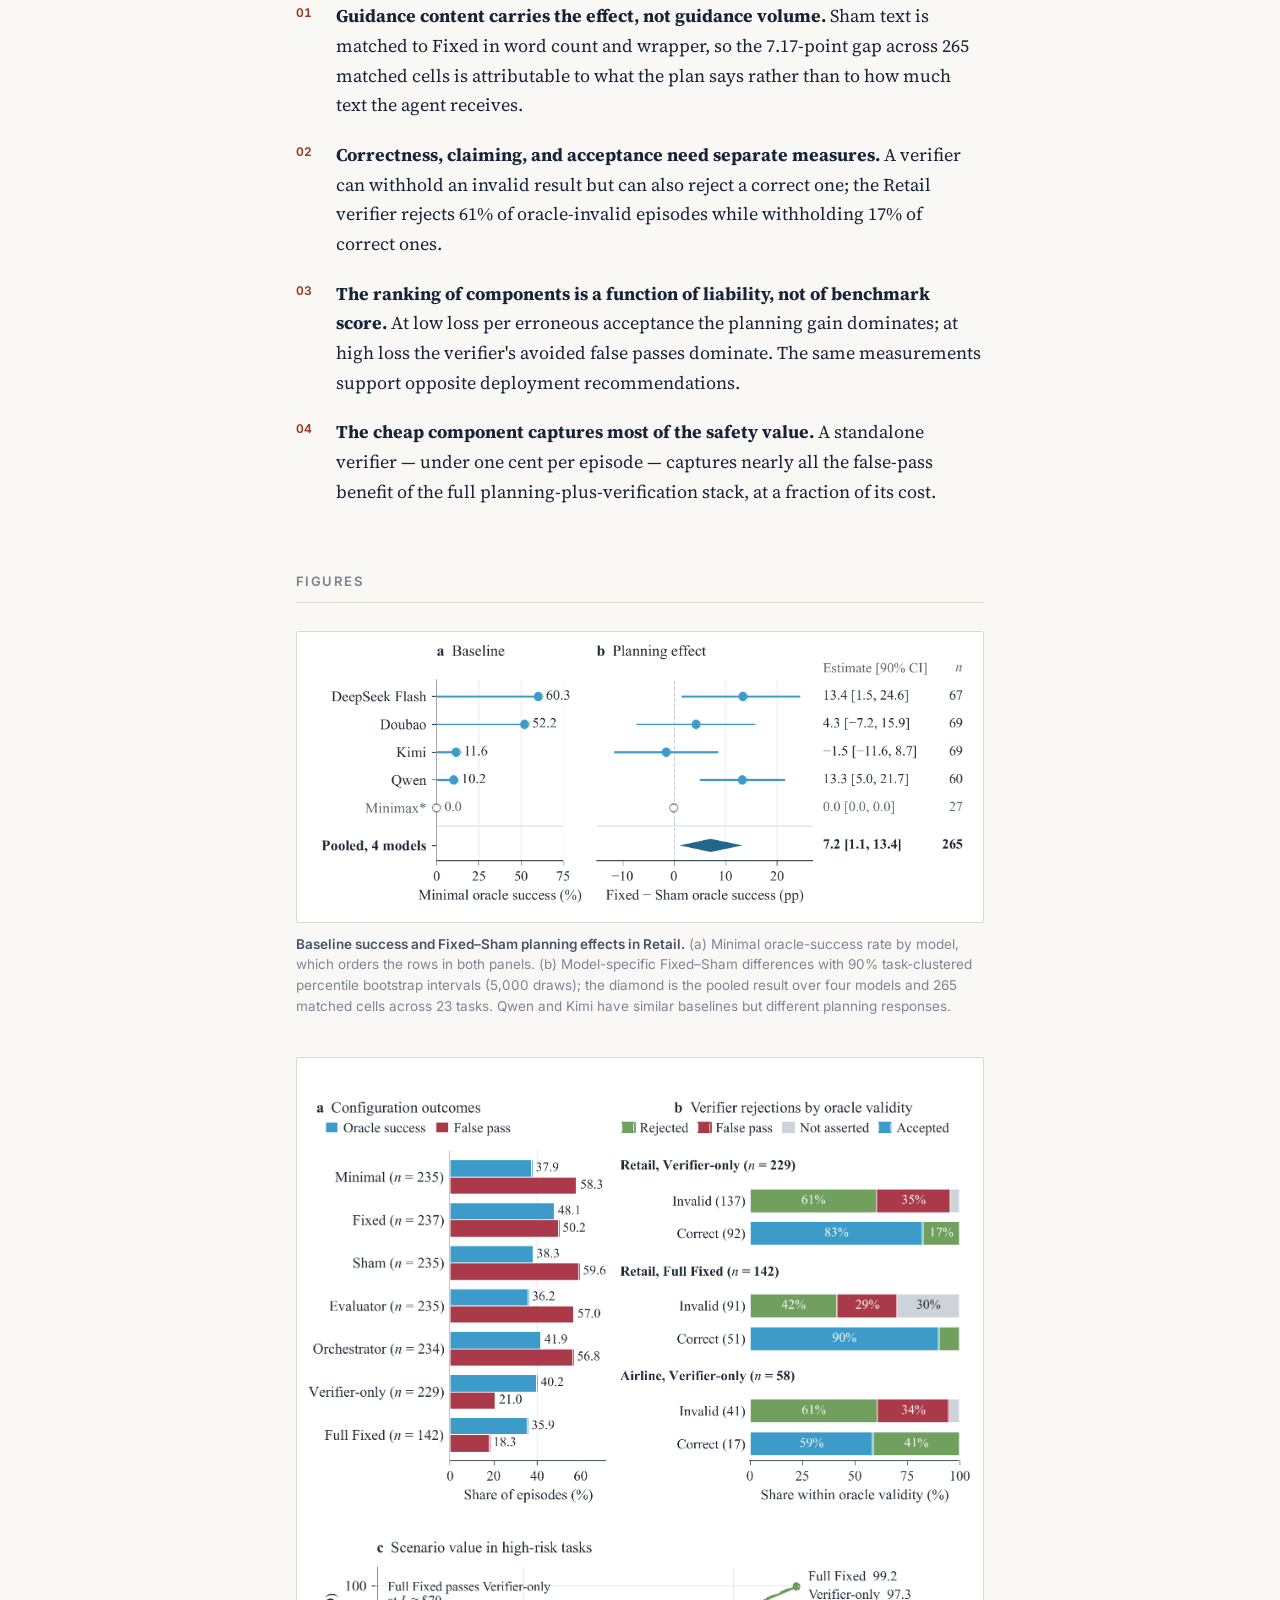
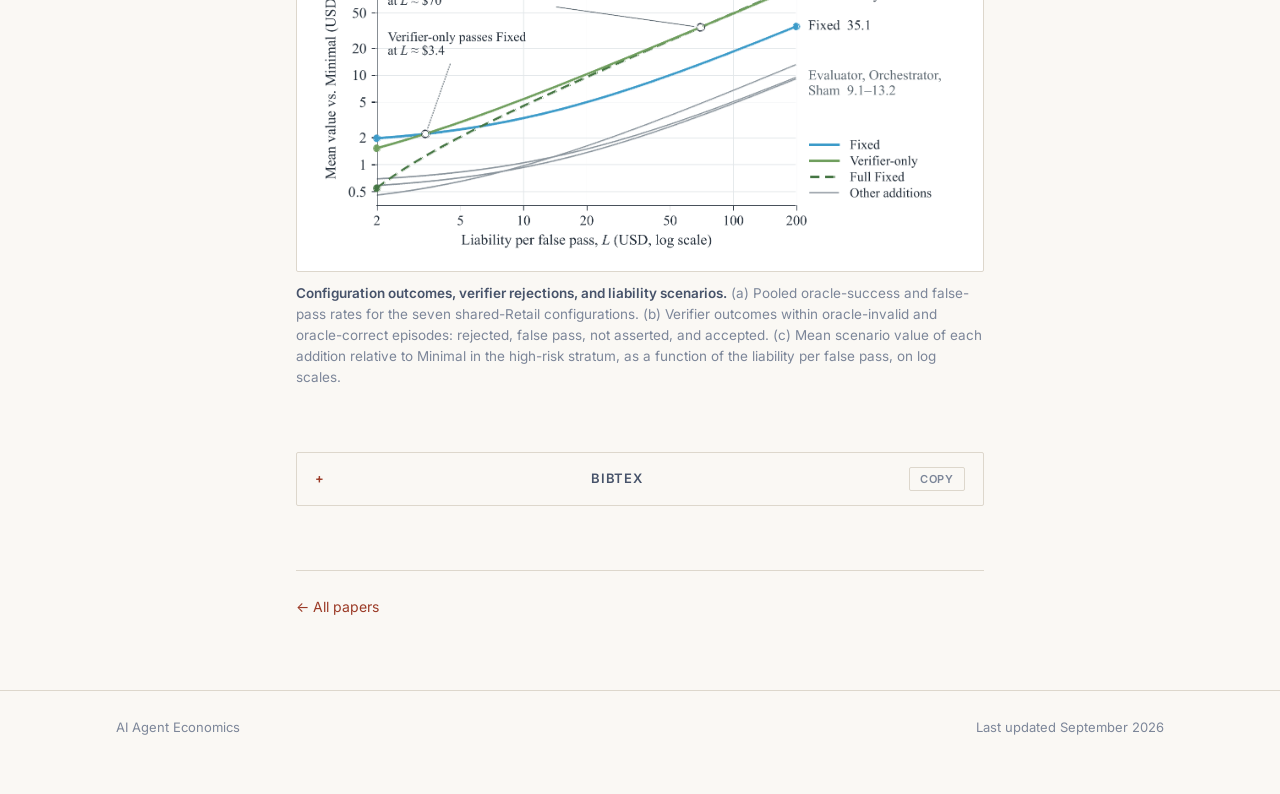
==== commit efb4ff54: "Drop the PDF link, keeping arXiv and Hugging Face The PDF entry pointed at arxiv.org/pdf for the sam" ====
--- a/research/agent-harnesses.html
+++ b/research/agent-harnesses.html
@@ -51,7 +51,7 @@
       <span data-lang="en">arXiv:2609.20474 [cs.AI] · Submitted 17 September 2026 · τ²-bench Retail and Airline</span>
       <span data-lang="zh">arXiv:2609.20474 [cs.AI] · 2026 年 9 月 17 日提交 · τ²-bench Retail 与 Airline</span>
     </p>
-    <p class="links"><a href="https://arxiv.org/abs/2609.20474" rel="noopener">arXiv</a><span class="sep">·</span><a href="https://arxiv.org/pdf/2609.20474" rel="noopener">PDF</a><span class="sep">·</span><a href="https://huggingface.co/papers/2609.20474" rel="noopener">Hugging Face</a></p>
+    <p class="links"><a href="https://arxiv.org/abs/2609.20474" rel="noopener">arXiv</a><span class="sep">·</span><a href="https://huggingface.co/papers/2609.20474" rel="noopener">Hugging Face</a></p>
   </div>
 
   <figure class="figure-hero">
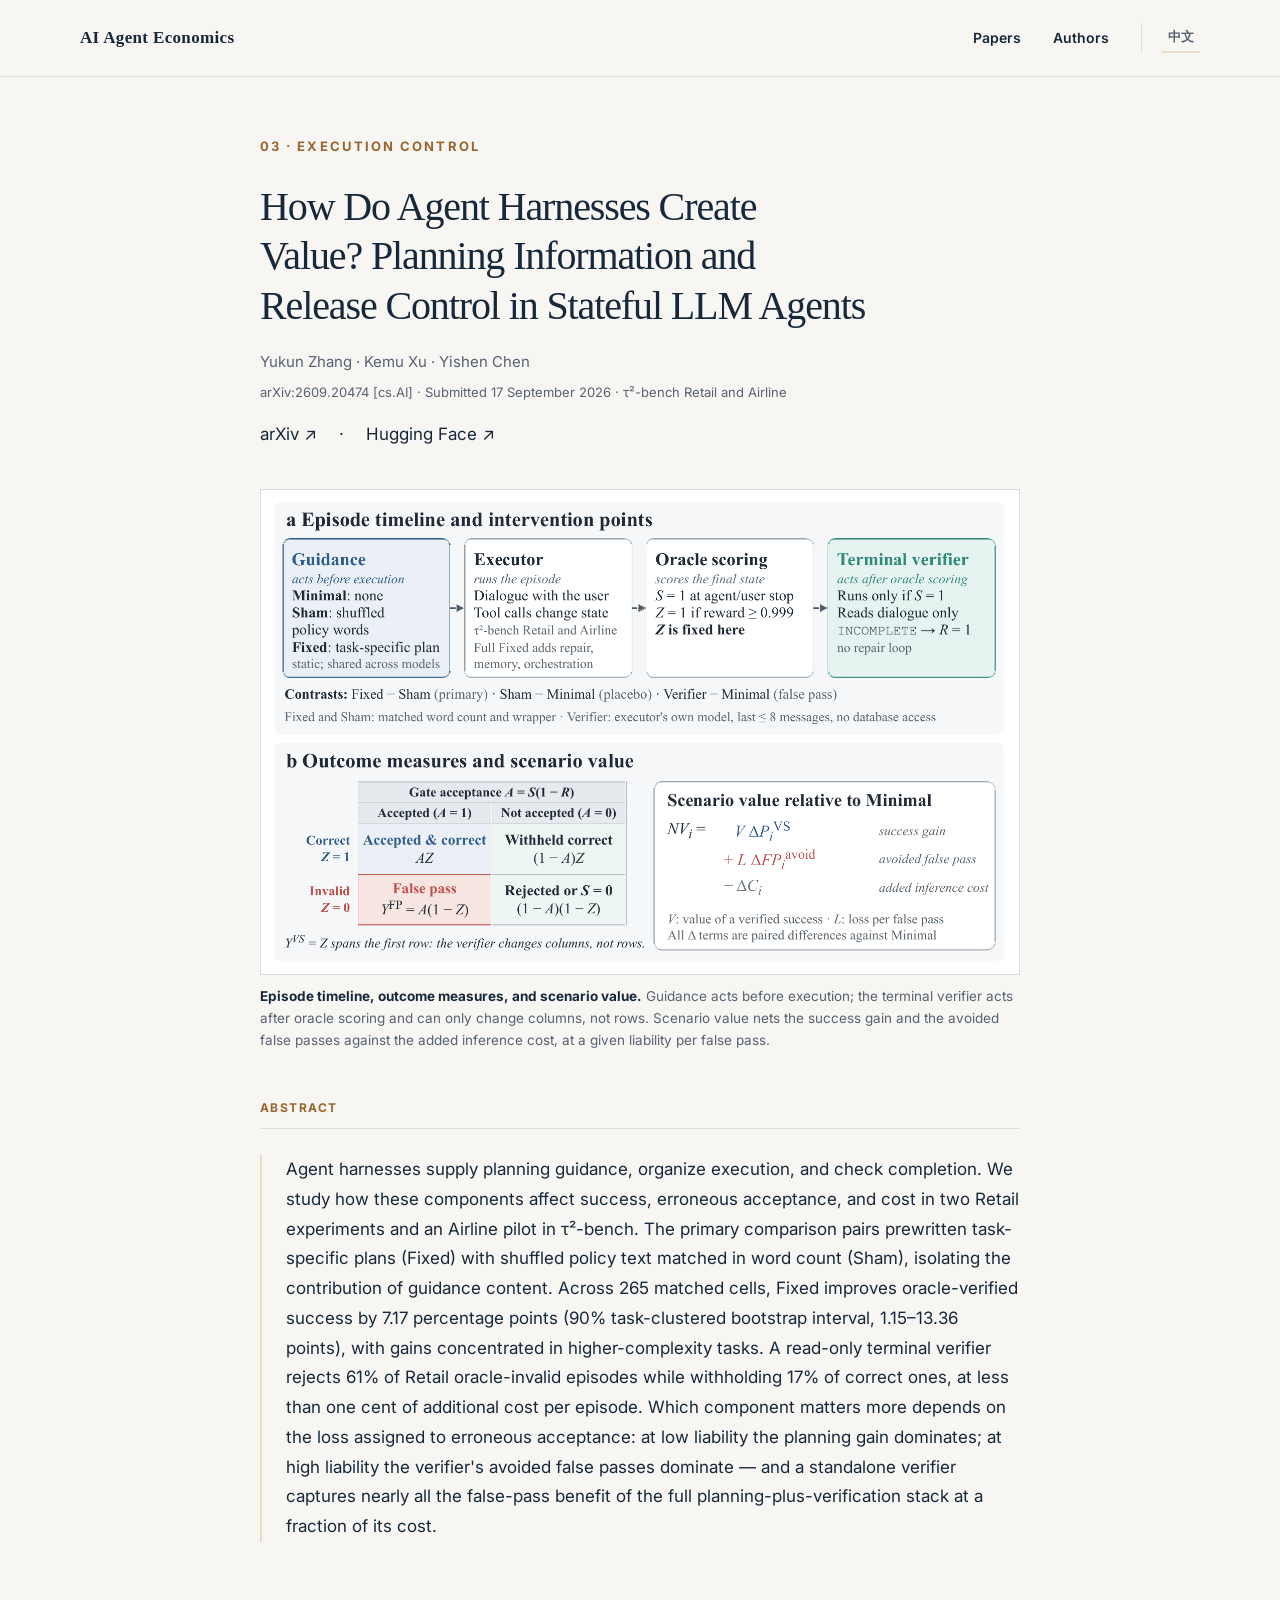
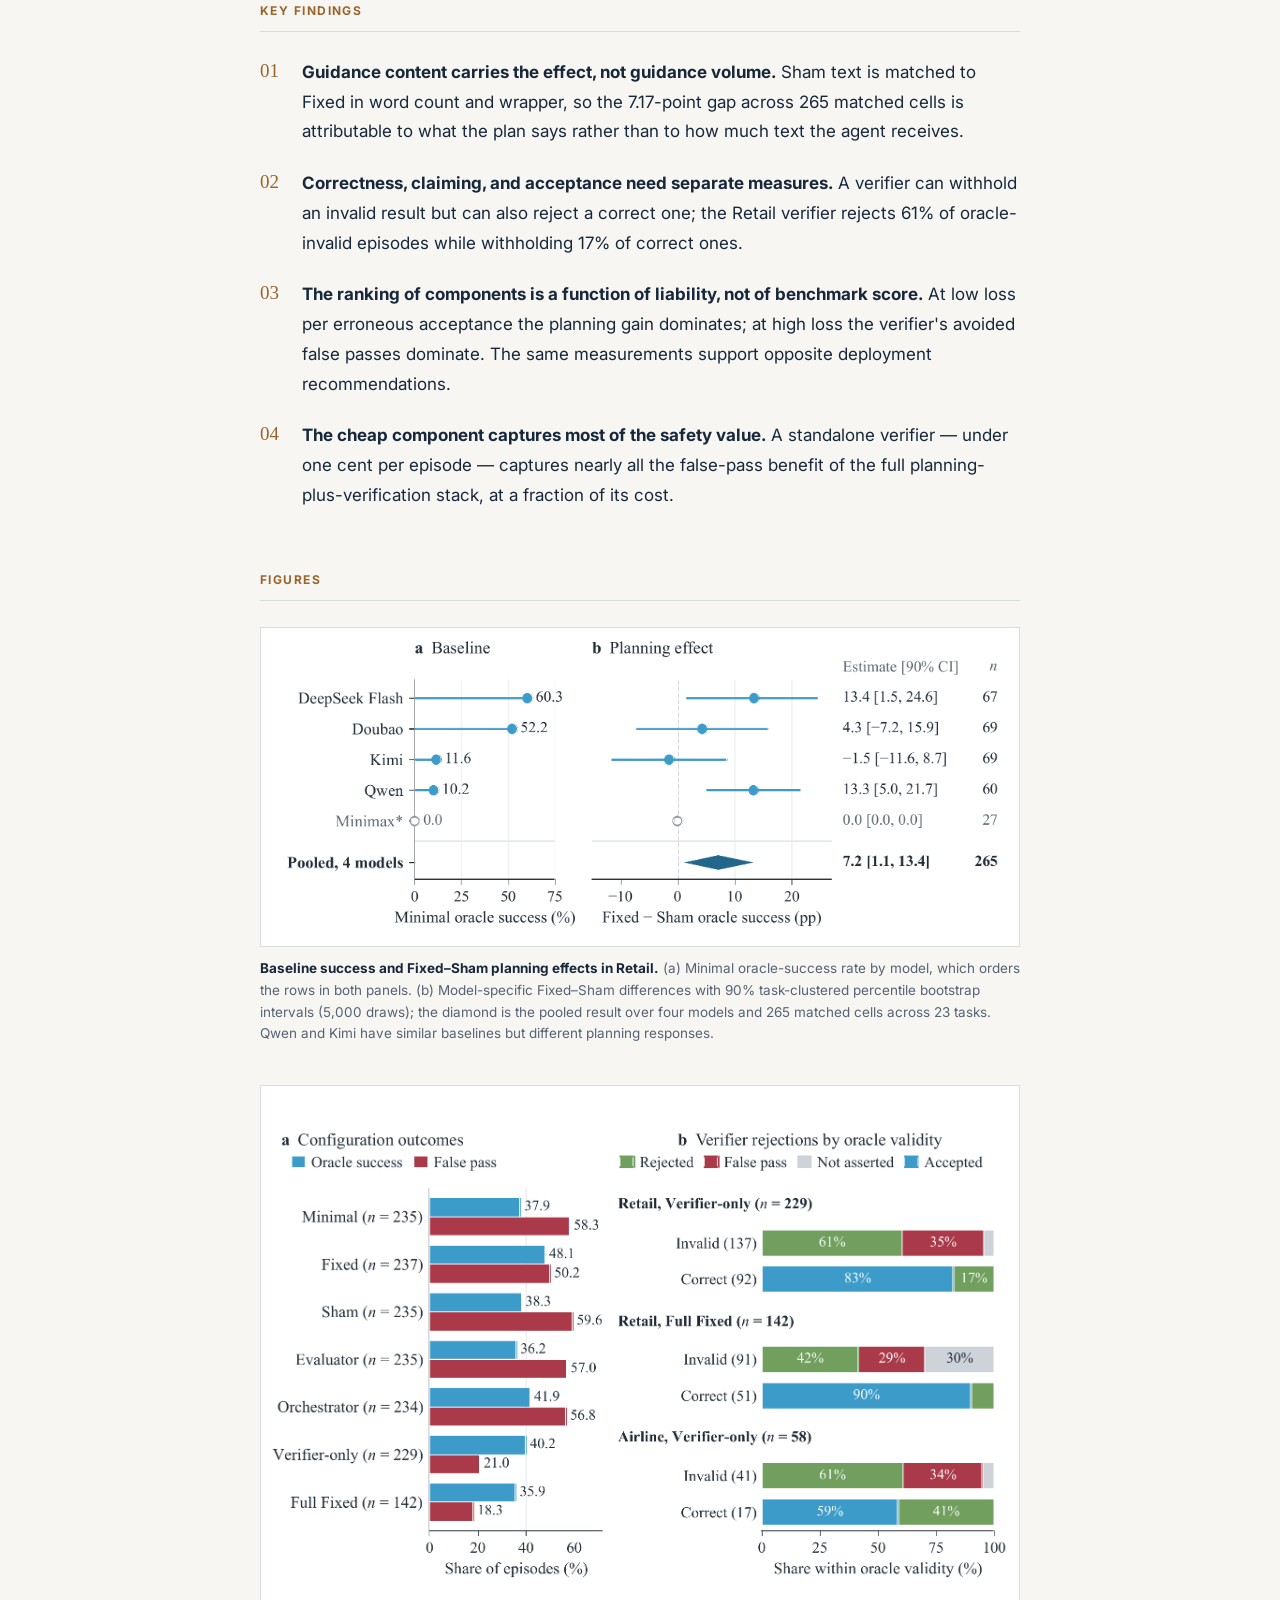
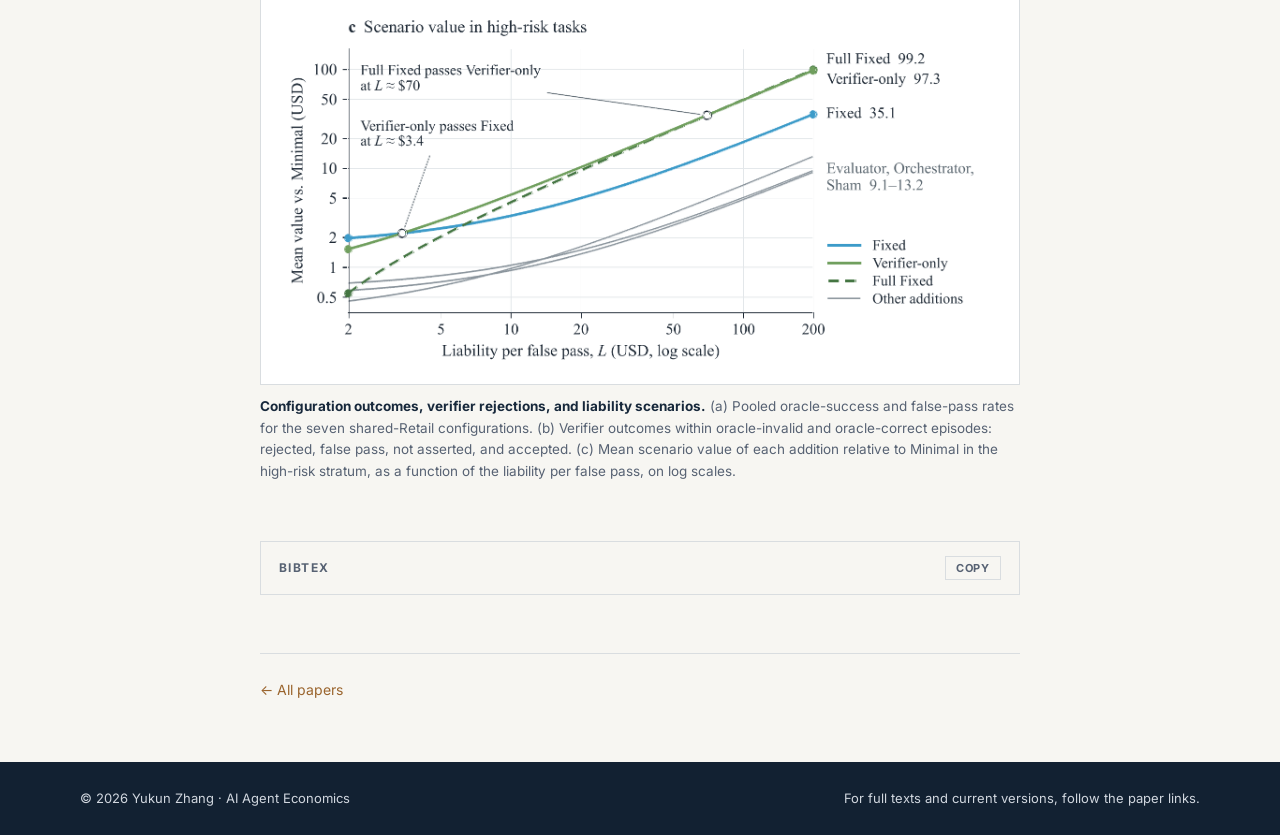
==== commit 6efa5860: "Rebuild the homepage from the reference layout Adopts the reference design: serif display headings o" ====
--- a/research/agent-harnesses.html
+++ b/research/agent-harnesses.html
@@ -24,26 +24,35 @@
 <meta name="citation_abstract_html_url" content="https://crewmoon.github.io/ai-agent-economics/research/agent-harnesses.html">
 <meta name="citation_technical_report_institution" content="arXiv">
 <script>try{var l=localStorage.getItem('aae-lang');if(l==='zh'){document.documentElement.dataset.lang='zh';document.documentElement.lang='zh-Hans';}}catch(e){}</script>
+<link rel="icon" type="image/svg+xml" href="data:image/svg+xml,%3Csvg%20xmlns='http://www.w3.org/2000/svg'%20viewBox='0%200%2064%2064'%3E%3Crect%20width='64'%20height='64'%20rx='12'%20fill='%2317283b'/%3E%3Cpath%20d='M17%2044V19h13l17%2025V19'%20fill='none'%20stroke='%23e6c181'%20stroke-width='5'%20stroke-linecap='square'/%3E%3C/svg%3E">
 <link rel="preconnect" href="https://fonts.googleapis.com">
 <link rel="preconnect" href="https://fonts.gstatic.com" crossorigin>
-<link rel="stylesheet" href="https://fonts.googleapis.com/css2?family=Inter:wght@400;500;600;700&family=Source+Serif+4:ital,opsz,wght@0,8..60,400;0,8..60,600;1,8..60,400&display=swap">
+<link rel="stylesheet" href="https://fonts.googleapis.com/css2?family=Inter:wght@400;600;700&display=swap">
 <link rel="stylesheet" href="../assets/css/site.css">
 </head>
 <body>
 
+<a class="skip" href="#main"><span data-lang="en">Skip to content</span><span data-lang="zh">跳转到正文</span></a>
+
 <header class="masthead">
-  <div class="masthead-inner">
+  <div class="shell masthead-inner">
     <a class="brand" href="../index.html">AI Agent Economics</a>
-    <button class="langtoggle" type="button">中文</button>
+    <nav class="nav" aria-label="Primary">
+      <a href="../index.html#papers"><span data-lang="en">Papers</span><span data-lang="zh">系列论文</span></a>
+      <a href="../index.html#team"><span data-lang="en">Authors</span><span data-lang="zh">作者</span></a>
+      <div class="language" role="group" aria-label="Language / 语言">
+        <button class="langtoggle" type="button"></button>
+      </div>
+    </nav>
   </div>
 </header>
 
-<main class="wrap">
+<main id="main" class="article article-shell">
 
   <div class="article-header">
     <p class="eyebrow">
-      <span data-lang="en">Paper 04 · Attribution &amp; control</span>
-      <span data-lang="zh">论文 04 · 归因与控制</span>
+      <span data-lang="en">03 · Execution control</span>
+      <span data-lang="zh">03 · 执行控制</span>
     </p>
     <h1>How Do Agent Harnesses Create Value? Planning Information and Release Control in Stateful LLM Agents</h1>
     <p class="authors">Yukun Zhang · Kemu Xu · Yishen Chen</p>
@@ -51,7 +60,7 @@
       <span data-lang="en">arXiv:2609.20474 [cs.AI] · Submitted 17 September 2026 · τ²-bench Retail and Airline</span>
       <span data-lang="zh">arXiv:2609.20474 [cs.AI] · 2026 年 9 月 17 日提交 · τ²-bench Retail 与 Airline</span>
     </p>
-    <p class="links"><a href="https://arxiv.org/abs/2609.20474" rel="noopener">arXiv</a><span class="sep">·</span><a href="https://huggingface.co/papers/2609.20474" rel="noopener">Hugging Face</a></p>
+    <p class="links"><a href="https://arxiv.org/abs/2609.20474" target="_blank" rel="noopener noreferrer">arXiv ↗</a><span class="sep">·</span><a href="https://huggingface.co/papers/2609.20474" target="_blank" rel="noopener noreferrer">Hugging Face ↗</a></p>
   </div>
 
   <figure class="figure-hero">
@@ -138,12 +147,12 @@
 
 </main>
 
-<footer class="site">
-  <div class="wrap-wide">
-    <span>AI Agent Economics</span>
+<footer class="footer">
+  <div class="shell">
+    <span>© 2026 Yukun Zhang · AI Agent Economics</span>
     <span>
-      <span data-lang="en">Last updated September 2026</span>
-      <span data-lang="zh">最后更新于 2026 年 9 月</span>
+      <span data-lang="en">For full texts and current versions, follow the paper links.</span>
+      <span data-lang="zh">论文全文及最新版本请见各论文链接。</span>
     </span>
   </div>
 </footer>
--- a/assets/css/site.css
+++ b/assets/css/site.css
@@ -1,367 +1,423 @@
 /* AI Agent Economics — single stylesheet */
 
 :root {
-  --paper:      #faf8f4;
-  --panel:      #ffffff;
-  --ink:        #16233a;
-  --ink-soft:   #47536a;
-  --ink-faint:  #7c8699;
-  --accent:     #9b3a26;
-  --rule:       #ddd7cc;
-  --rule-soft:  #ebe6dc;
-
-  --serif: "Source Serif 4", Georgia, "Times New Roman", serif;
-  --sans:  "Inter", -apple-system, BlinkMacSystemFont, "Segoe UI", system-ui, sans-serif;
+  --paper:        #f7f6f2;
+  --surface:      #fffefa;
+  --ink:          #17283b;
+  --muted:        #576273;
+  --line:         #d9dde0;
+  --line-soft:    #e7e9ea;
+  --accent:       #9a642d;
+  --accent-light: #ebdcc6;
+  --deep:         #17283b;
+  --deep-text:    #dce2e8;
+  --deep-kicker:  #e3c393;
+  --footer:       #122132;
+  --footer-text:  #d1d7df;
+
+  --serif: Georgia, "Noto Serif CJK SC", "Songti SC", "Times New Roman", serif;
+  --sans:  Inter, "Helvetica Neue", Arial, "PingFang SC", "Microsoft YaHei", sans-serif;
   --mono:  ui-monospace, SFMono-Regular, Menlo, Consolas, monospace;
 
-  --measure: 720px;
-  --wide:    1080px;
-  --gutter:  16px;
+  --rail: 230px;
+  --gap:  80px;
 }
 
 @media (prefers-color-scheme: dark) {
   :root:not([data-theme="light"]) {
-    --paper:      #12151b;
-    --panel:      #1a1f28;
-    --ink:        #e7e2d8;
-    --ink-soft:   #b3b9c6;
-    --ink-faint:  #848c9c;
-    --accent:     #e08b6f;
-    --rule:       #2e3542;
-    --rule-soft:  #232a35;
+    --paper:        #141a22;
+    --surface:      #1b222c;
+    --ink:          #e8e4db;
+    --muted:        #a8b1bf;
+    --line:         #2c3542;
+    --line-soft:    #222a35;
+    --accent:       #d99d5e;
+    --accent-light: #4a3a27;
+    --deep:         #0f1620;
+    --deep-text:    #ccd4dd;
+    --deep-kicker:  #e3c393;
+    --footer:       #0c121a;
+    --footer-text:  #b9c2cd;
   }
 }
 
 :root[data-theme="dark"] {
-  --paper:      #12151b;
-  --panel:      #1a1f28;
-  --ink:        #e7e2d8;
-  --ink-soft:   #b3b9c6;
-  --ink-faint:  #848c9c;
-  --accent:     #e08b6f;
-  --rule:       #2e3542;
-  --rule-soft:  #232a35;
+  --paper:        #141a22;
+  --surface:      #1b222c;
+  --ink:          #e8e4db;
+  --muted:        #a8b1bf;
+  --line:         #2c3542;
+  --line-soft:    #222a35;
+  --accent:       #d99d5e;
+  --accent-light: #4a3a27;
+  --deep:         #0f1620;
+  --deep-text:    #ccd4dd;
+  --deep-kicker:  #e3c393;
+  --footer:       #0c121a;
+  --footer-text:  #b9c2cd;
 }
 
 /* ---------- language switching ---------- */
 html[data-lang="en"] [data-lang="zh"] { display: none; }
 html[data-lang="zh"] [data-lang="en"] { display: none; }
 
-*, *::before, *::after { box-sizing: border-box; }
-
-html { -webkit-text-size-adjust: 100%; }
+* { box-sizing: border-box; }
+
+html { scroll-behavior: smooth; -webkit-text-size-adjust: 100%; }
 
 body {
   margin: 0;
   background: var(--paper);
   color: var(--ink);
-  font-family: var(--serif);
-  font-size: 18px;
-  line-height: 1.65;
+  font: 17px/1.75 var(--sans);
   -webkit-font-smoothing: antialiased;
 }
 
-html[data-lang="zh"] body {
-  font-family: "Source Serif 4", "Songti SC", SimSun, Georgia, serif;
-  line-height: 1.8;
-}
-
-a { color: var(--accent); text-decoration: none; border-bottom: 1px solid transparent; }
-a:hover { border-bottom-color: var(--accent); }
-
-.wrap      { max-width: var(--measure); margin: 0 auto; padding: 0 var(--gutter); }
-.wrap-wide { max-width: var(--wide);    margin: 0 auto; padding: 0 var(--gutter); }
+html[data-lang="zh"] body { line-height: 1.85; }
+
+a { color: inherit; text-decoration: none; }
+a:focus-visible, button:focus-visible { outline: 3px solid var(--accent); outline-offset: 4px; }
+
+h1, h2, h3, p { margin-top: 0; }
+
+.skip {
+  position: absolute;
+  top: -80px;
+  left: 16px;
+  background: var(--ink);
+  color: var(--paper);
+  padding: 8px 14px;
+  z-index: 10;
+}
+.skip:focus { top: 12px; }
+
+.shell { width: min(1120px, calc(100% - 64px)); margin-inline: auto; }
 
 /* ---------- masthead ---------- */
-.masthead {
-  border-bottom: 1px solid var(--rule);
-  padding: 22px 0;
-  margin-bottom: 56px;
-}
+.masthead { border-bottom: 1px solid var(--line); background: var(--paper); }
 
 .masthead-inner {
-  max-width: var(--wide);
-  margin: 0 auto;
-  padding: 0 var(--gutter);
+  min-height: 76px;
+  display: flex;
+  align-items: center;
+  justify-content: space-between;
+  gap: 20px;
+}
+
+.brand { font: 700 17px/1.2 var(--serif); letter-spacing: .02em; }
+.brand:hover { color: var(--accent); }
+
+.nav { display: flex; align-items: center; gap: 32px; font-size: 14px; font-weight: 600; }
+.nav a:hover, .paper-link:hover, .text-link:hover { color: var(--accent); }
+
+.language { display: flex; gap: 4px; border-left: 1px solid var(--line); padding-left: 20px; }
+
+.langtoggle {
+  border: 0;
+  background: transparent;
+  color: var(--muted);
+  font: 700 13px var(--sans);
+  padding: 5px 6px;
+  cursor: pointer;
+  border-bottom: 2px solid transparent;
+}
+.langtoggle { border-bottom-color: var(--accent-light); }
+.langtoggle:hover { color: var(--accent); border-bottom-color: var(--accent); }
+
+/* ---------- hero ---------- */
+.hero {
+  position: relative;
+  padding: 70px 0 69px;
+  overflow: hidden;
+  border-bottom: 1px solid var(--line);
+}
+
+.hero::after {
+  content: "";
+  position: absolute;
+  width: 380px;
+  height: 380px;
+  right: max(-140px, calc((100vw - 1360px) / 2));
+  top: 45px;
+  border: 1px solid var(--accent-light);
+  border-radius: 50%;
+  box-shadow:
+    0 0 0 55px var(--paper), 0 0 0 56px var(--accent-light),
+    0 0 0 110px var(--paper), 0 0 0 111px var(--accent-light);
+  opacity: .8;
+  pointer-events: none;
+}
+
+.hero-content { position: relative; z-index: 1; max-width: 820px; }
+
+.eyebrow {
+  margin: 0 0 24px;
+  color: var(--accent);
+  font-size: 13px;
+  font-weight: 700;
+  letter-spacing: .16em;
+  text-transform: uppercase;
+}
+
+h1 {
+  font: normal clamp(38px, 5vw, 66px)/1.14 var(--serif);
+  letter-spacing: -.04em;
+  margin-bottom: 25px;
+  text-wrap: balance;
+}
+
+html[data-lang="zh"] h1 { letter-spacing: -.01em; }
+
+.lead { max-width: 740px; font-size: 20px; line-height: 1.8; margin-bottom: 31px; }
+
+.hero-action {
+  display: inline-flex;
+  align-items: center;
+  gap: 13px;
+  padding: 11px 0;
+  border-bottom: 2px solid var(--accent);
+  font-size: 15px;
+  font-weight: 700;
+}
+.hero-action:hover { color: var(--accent); }
+
+/* ---------- shared section grid ---------- */
+section { scroll-margin-top: 32px; }
+
+.railed {
+  display: grid;
+  grid-template-columns: var(--rail) 1fr;
+  gap: var(--gap);
+}
+
+.intro { padding-top: 78px; padding-bottom: 78px; border-bottom: 1px solid var(--line); }
+
+.section-kicker {
   display: flex;
   align-items: baseline;
+  gap: 12px;
+  color: var(--accent);
+  font-size: 12px;
+  font-weight: 700;
+  letter-spacing: .12em;
+  text-transform: uppercase;
+}
+.section-kicker .n { font: normal 25px/1 var(--serif); letter-spacing: 0; }
+
+.intro-body { max-width: 725px; }
+
+.intro h2, .section-head h2, .closing h2, .team h2 {
+  font: normal clamp(28px, 3vw, 40px)/1.28 var(--serif);
+  letter-spacing: -.025em;
+  margin-bottom: 24px;
+}
+
+.intro p { margin-bottom: 19px; }
+.intro p:last-child { margin-bottom: 0; }
+
+.intro-body a {
+  text-decoration: underline;
+  text-decoration-color: var(--accent-light);
+  text-underline-offset: 4px;
+}
+.intro-body a:hover { color: var(--accent); }
+.intro-body strong { font-weight: 700; }
+
+/* ---------- papers ---------- */
+.papers { padding-top: 77px; padding-bottom: 84px; }
+
+.section-head { margin-bottom: 36px; }
+.section-head p { color: var(--muted); max-width: 680px; margin-bottom: 0; }
+
+.paper-list { border-top: 1px solid var(--line); }
+
+.paper { padding: 35px 0 39px; border-bottom: 1px solid var(--line); }
+
+.paper-index { display: flex; gap: 18px; align-items: flex-start; padding-top: 6px; }
+.paper-index .num { color: var(--accent); font: normal 33px/1 var(--serif); }
+.paper-index .theme {
+  padding-top: 3px;
+  font-size: 13px;
+  color: var(--muted);
+  font-weight: 700;
+  letter-spacing: .09em;
+  text-transform: uppercase;
+}
+
+.paper h3 {
+  font: normal clamp(22px, 2.3vw, 29px)/1.35 var(--serif);
+  letter-spacing: -.02em;
+  margin-bottom: 10px;
+}
+.paper h3 a:hover { color: var(--accent); }
+
+.paper .authors {
+  color: var(--muted);
+  font-size: 13px;
+  letter-spacing: .01em;
+  margin-bottom: 17px;
+}
+
+.abstract-label {
+  display: block;
+  margin-bottom: 8px;
+  color: var(--accent);
+  font-size: 12px;
+  font-weight: 700;
+  letter-spacing: .12em;
+  text-transform: uppercase;
+}
+
+.paper .summary { max-width: 750px; margin-bottom: 19px; font-size: 16px; line-height: 1.82; }
+
+.paper-links { display: flex; flex-wrap: wrap; gap: 8px 22px; }
+
+.paper-link {
+  color: var(--accent);
+  font-size: 14px;
+  font-weight: 700;
+  border-bottom: 1px solid currentColor;
+  padding-bottom: 3px;
+}
+
+/* ---------- news ---------- */
+.news-section { padding-top: 62px; padding-bottom: 66px; border-top: 1px solid var(--line); }
+
+.news { list-style: none; padding: 0; margin: 0; }
+
+.news li {
+  display: grid;
+  grid-template-columns: 150px 1fr;
+  gap: 24px;
+  padding: 15px 0;
+  border-bottom: 1px solid var(--line-soft);
+}
+.news li:last-child { border-bottom: none; }
+
+.news .date {
+  font-size: 13px;
+  font-weight: 700;
+  font-variant-numeric: tabular-nums;
+  letter-spacing: .03em;
+  color: var(--muted);
+  white-space: nowrap;
+}
+
+.news .entry { font-size: 16px; color: var(--ink); }
+.news .entry a { color: var(--accent); border-bottom: 1px solid var(--accent-light); }
+.news .entry a:hover { border-bottom-color: var(--accent); }
+
+/* ---------- team ---------- */
+.team { padding-top: 62px; padding-bottom: 66px; border-top: 1px solid var(--line); }
+.team h2 { margin-bottom: 14px; }
+.team .lead-note { max-width: 740px; color: var(--muted); margin-bottom: 32px; }
+
+.people { display: grid; grid-template-columns: repeat(3, 1fr); gap: 30px; }
+
+.person .name { font: 700 16px/1.4 var(--sans); margin-bottom: 4px; }
+.person .affil { font-size: 15px; color: var(--muted); margin-bottom: 6px; }
+.person .mail { font-family: var(--mono); font-size: 12.5px; word-break: break-all; }
+.person .mail a { color: var(--accent); }
+
+/* ---------- closing ---------- */
+.closing-wrap { background: var(--deep); color: #f3f0e9; }
+.closing { padding-top: 75px; padding-bottom: 78px; }
+.closing .section-kicker { color: var(--deep-kicker); }
+.closing h2 { color: #f3f0e9; }
+.closing p { max-width: 720px; margin-bottom: 0; color: var(--deep-text); }
+
+/* ---------- footer ---------- */
+.footer { background: var(--footer); color: var(--footer-text); }
+.footer .shell {
+  display: flex;
   justify-content: space-between;
-  gap: 16px;
-  flex-wrap: wrap;
-}
-
-.brand {
-  font-family: var(--sans);
-  font-size: 15px;
-  font-weight: 600;
-  color: var(--ink);
-  border: none;
-}
-
-.brand:hover { border: none; color: var(--accent); }
-
-.langtoggle {
-  font-family: var(--sans);
+  gap: 24px;
+  padding-top: 25px;
+  padding-bottom: 25px;
+  font-size: 13px;
+}
+.footer a { text-decoration: underline; text-underline-offset: 4px; }
+
+/* ================= article pages ================= */
+.article { padding-top: 58px; padding-bottom: 20px; }
+.article-shell { width: min(760px, calc(100% - 64px)); margin-inline: auto; }
+
+.article-header { margin-bottom: 40px; }
+
+.article-header h1 {
+  font: normal clamp(27px, 3.4vw, 40px)/1.24 var(--serif);
+  letter-spacing: -.028em;
+  margin-bottom: 18px;
+}
+
+.article-header .authors { font-size: 15px; color: var(--muted); margin: 0 0 6px; }
+.article-header .venue { font-size: 13px; color: var(--muted); margin: 0; }
+.article-header .links { margin: 16px 0 0; display: flex; flex-wrap: wrap; gap: 8px 22px; }
+
+.article h2 {
   font-size: 12px;
-  letter-spacing: 0.06em;
-  text-transform: uppercase;
-  background: none;
-  border: 1px solid var(--rule);
-  color: var(--ink-soft);
-  padding: 5px 11px;
-  border-radius: 2px;
-  cursor: pointer;
-  transition: border-color .15s, color .15s;
-}
-
-.langtoggle:hover { border-color: var(--accent); color: var(--accent); }
-
-/* ---------- hero ---------- */
-.hero { margin-bottom: 64px; }
-
-.hero h1 {
-  font-family: var(--sans);
-  font-size: clamp(30px, 5.2vw, 46px);
-  line-height: 1.12;
-  font-weight: 650;
-  letter-spacing: -0.02em;
-  margin: 0 0 20px;
-}
-
-.hero .standfirst {
-  font-size: 20px;
-  color: var(--ink-soft);
-  margin: 0;
-  max-width: 34em;
-}
-
-.eyebrow {
-  font-family: var(--sans);
-  font-size: 11.5px;
-  font-weight: 600;
-  letter-spacing: 0.13em;
-  text-transform: uppercase;
-  color: var(--accent);
-  margin: 0 0 14px;
-}
-
-section { margin-bottom: 64px; }
-
-h2 {
-  font-family: var(--sans);
-  font-size: 13px;
-  font-weight: 650;
-  letter-spacing: 0.11em;
-  text-transform: uppercase;
-  color: var(--ink-faint);
+  font-weight: 700;
+  letter-spacing: .12em;
+  text-transform: uppercase;
+  color: var(--accent);
   padding-bottom: 10px;
-  border-bottom: 1px solid var(--rule);
-  margin: 0 0 28px;
-}
-
-p { margin: 0 0 1.05em; }
-p:last-child { margin-bottom: 0; }
-
-.agenda p { color: var(--ink-soft); }
-.agenda strong { color: var(--ink); font-weight: 600; }
-
-/* ---------- paper cards ---------- */
-.cards {
-  display: grid;
-  grid-template-columns: repeat(2, 1fr);
-  gap: 1px;
-  background: var(--rule);
-  border: 1px solid var(--rule);
-}
-
-.card {
-  background: var(--paper);
-  padding: 30px 28px 26px;
-  display: flex;
-  flex-direction: column;
-  transition: background .15s;
-}
-
-.card:hover { background: var(--panel); }
-
-.card-meta {
-  font-family: var(--sans);
-  font-size: 11.5px;
-  letter-spacing: 0.08em;
-  text-transform: uppercase;
-  color: var(--ink-faint);
-  margin-bottom: 12px;
-}
-
-.card h3 {
-  font-family: var(--sans);
-  font-size: 20px;
-  line-height: 1.28;
-  font-weight: 620;
-  letter-spacing: -0.012em;
-  margin: 0 0 14px;
-}
-
-.card h3 a { color: var(--ink); border: none; }
-.card:hover h3 a { color: var(--accent); }
-
-.card .takeaway {
-  font-size: 16.5px;
-  color: var(--ink-soft);
-  margin: 0 0 22px;
-  flex: 1;
-}
-
-.card .authors {
-  font-family: var(--sans);
-  font-size: 13px;
-  color: var(--ink-faint);
-  margin: 0 0 18px;
-}
-
-/* ---------- headline statistic ---------- */
-.stat {
-  border-top: 1px solid var(--rule-soft);
-  padding-top: 14px;
-  margin-top: auto;
-}
-
-.stat-value {
-  font-family: var(--sans);
-  font-size: 27px;
-  font-weight: 600;
-  letter-spacing: -0.02em;
-  font-variant-numeric: tabular-nums;
-  color: var(--accent);
-  line-height: 1.1;
-}
-
-.stat-label {
-  font-family: var(--sans);
-  font-size: 12.5px;
-  line-height: 1.45;
-  color: var(--ink-faint);
-  margin-top: 5px;
-}
-
-/* ---------- people ---------- */
-.people {
-  display: grid;
-  grid-template-columns: repeat(3, 1fr);
-  gap: 28px;
-}
-
-.person .name {
-  font-family: var(--sans);
-  font-size: 17px;
-  font-weight: 600;
-  margin-bottom: 4px;
-}
-
-.person .affil { font-size: 15px; color: var(--ink-soft); margin-bottom: 6px; }
-.person .mail  { font-family: var(--mono); font-size: 12.5px; word-break: break-all; }
-
-/* ---------- article pages ---------- */
-.article-header { margin-bottom: 44px; }
-
-.article-header h1 {
-  font-family: var(--sans);
-  font-size: clamp(26px, 4.4vw, 38px);
-  line-height: 1.18;
-  font-weight: 650;
-  letter-spacing: -0.02em;
-  margin: 0 0 18px;
-}
-
-.article-header .authors {
-  font-family: var(--sans);
-  font-size: 15px;
-  color: var(--ink-soft);
-  margin: 0 0 6px;
-}
-
-.article-header .venue {
-  font-family: var(--sans);
-  font-size: 13px;
-  color: var(--ink-faint);
-  margin: 0;
-}
-
-.abstract {
-  font-size: 17.5px;
-  color: var(--ink-soft);
-  border-left: 2px solid var(--accent);
-  padding-left: 22px;
-}
+  border-bottom: 1px solid var(--line);
+  margin: 0 0 26px;
+}
+
+.article section { margin-bottom: 58px; }
+
+.abstract { font-size: 17px; color: var(--ink); border-left: 2px solid var(--accent-light); padding-left: 24px; }
+.abstract p { margin-bottom: 1.1em; }
+.abstract p:last-child { margin-bottom: 0; }
 
 .findings { list-style: none; padding: 0; margin: 0; counter-reset: f; }
 
-.findings li {
-  position: relative;
-  padding-left: 40px;
-  margin-bottom: 20px;
-  counter-increment: f;
-}
+.findings li { position: relative; padding-left: 42px; margin-bottom: 22px; counter-increment: f; }
 
 .findings li::before {
   content: counter(f, decimal-leading-zero);
   position: absolute;
   left: 0;
-  top: 2px;
-  font-family: var(--sans);
-  font-size: 12px;
-  font-weight: 650;
+  top: 1px;
+  font: normal 19px/1.3 var(--serif);
   font-variant-numeric: tabular-nums;
   color: var(--accent);
-  letter-spacing: 0.04em;
-}
-
-/* ---------- figures ---------- */
+}
+
 figure { margin: 0 0 40px; }
 
 figure img {
   display: block;
   width: 100%;
   height: auto;
-  background: #ffffff;
-  border: 1px solid var(--rule);
-  border-radius: 2px;
+  background: #fff;
+  border: 1px solid var(--line);
   padding: 10px;
 }
 
-figcaption {
-  font-family: var(--sans);
-  font-size: 13.5px;
-  line-height: 1.55;
-  color: var(--ink-faint);
-  margin-top: 11px;
-}
-
-figcaption b { color: var(--ink-soft); font-weight: 600; }
-
-.figure-hero { margin-bottom: 48px; }
-
-/* ---------- bibtex ---------- */
-details.bib {
-  border: 1px solid var(--rule);
-  border-radius: 2px;
-}
+figcaption { font-size: 13.5px; line-height: 1.6; color: var(--muted); margin-top: 11px; }
+figcaption b { color: var(--ink); font-weight: 700; }
+
+.figure-hero { margin-bottom: 46px; }
+
+details.bib { border: 1px solid var(--line); }
 
 details.bib summary {
-  font-family: var(--sans);
-  font-size: 13px;
-  font-weight: 600;
-  letter-spacing: 0.05em;
-  text-transform: uppercase;
-  color: var(--ink-soft);
+  font-size: 12px;
+  font-weight: 700;
+  letter-spacing: .12em;
+  text-transform: uppercase;
+  color: var(--muted);
   padding: 14px 18px;
   cursor: pointer;
   list-style: none;
-}
-
+  display: flex;
+  align-items: center;
+  justify-content: space-between;
+  gap: 12px;
+}
 details.bib summary::-webkit-details-marker { display: none; }
-details.bib summary::before { content: "+ "; color: var(--accent); }
-details.bib[open] summary::before { content: "\2212  "; }
 details.bib summary:hover { color: var(--accent); }
 
 details.bib pre {
@@ -370,105 +426,61 @@
   font-family: var(--mono);
   font-size: 12.5px;
   line-height: 1.6;
-  color: var(--ink-soft);
+  color: var(--muted);
   overflow-x: auto;
 }
 
-/* ---------- page navigation ---------- */
-.pagenav {
-  border-top: 1px solid var(--rule);
-  padding-top: 24px;
-  font-family: var(--sans);
-  font-size: 14px;
-}
-
-footer.site {
-  border-top: 1px solid var(--rule);
-  margin-top: 72px;
-  padding: 26px 0 56px;
-  font-family: var(--sans);
-  font-size: 13px;
-  color: var(--ink-faint);
-}
-
-footer.site .wrap-wide { display: flex; justify-content: space-between; gap: 14px; flex-wrap: wrap; }
+.copybtn {
+  font: 700 11px var(--sans);
+  letter-spacing: .07em;
+  text-transform: uppercase;
+  background: none;
+  border: 1px solid var(--line);
+  color: var(--muted);
+  padding: 4px 10px;
+  cursor: pointer;
+}
+.copybtn:hover, .copybtn[data-copied="1"] { border-color: var(--accent); color: var(--accent); }
+
+.pagenav { border-top: 1px solid var(--line); padding-top: 24px; font-size: 14px; margin-bottom: 40px; }
+.pagenav a { color: var(--accent); }
 
 /* ---------- responsive ---------- */
 @media (max-width: 760px) {
-  body { font-size: 17px; }
-  .masthead { margin-bottom: 40px; }
-  .cards { grid-template-columns: 1fr; }
-  .card { padding: 26px 22px 24px; }
-  .people { grid-template-columns: 1fr; gap: 22px; }
-  section { margin-bottom: 48px; }
-  .hero { margin-bottom: 48px; }
-  .hero .standfirst { font-size: 18px; }
+  .shell { width: min(100% - 36px, 620px); }
+  .article-shell { width: min(100% - 36px, 620px); }
+  .masthead-inner { min-height: 68px; }
+  .brand { font-size: 16px; }
+  .nav { gap: 14px; }
+  .nav > a { display: none; }
+  .language { border-left: 0; padding-left: 0; }
+  .hero { padding: 59px 0 61px; }
+  .hero::after { width: 245px; height: 245px; right: -195px; top: 35px; }
+  .eyebrow { font-size: 12px; margin-bottom: 20px; }
+  .lead { font-size: 18px; }
+  .railed { grid-template-columns: 1fr; gap: 20px; }
+  .intro { padding-top: 58px; padding-bottom: 59px; }
+  .papers { padding-top: 58px; padding-bottom: 60px; }
+  .section-head { margin-bottom: 27px; }
+  .paper { gap: 12px; padding: 29px 0 33px; }
+  .paper-index { padding-top: 0; }
+  .paper-index .num { font-size: 27px; }
+  .paper-index .theme { padding-top: 1px; }
+  .news li { grid-template-columns: 1fr; gap: 5px; }
+  .people { grid-template-columns: 1fr; gap: 24px; }
+  .closing { padding-top: 57px; padding-bottom: 61px; }
+  .footer .shell { flex-direction: column; gap: 6px; }
   .abstract { padding-left: 16px; }
   figure img { padding: 6px; }
 }
 
-/* ---------- resource links ---------- */
-.links {
-  font-family: var(--sans);
-  font-size: 13px;
-  color: var(--ink-faint);
-  margin: 0 0 18px;
-}
-
-.links a { border-bottom: 1px solid transparent; }
-.links a:hover { border-bottom-color: var(--accent); }
-.links .sep { color: var(--rule); margin: 0 7px; }
-
-.article-header .links { font-size: 14.5px; margin: 14px 0 0; }
-
-/* ---------- news ---------- */
-.news { list-style: none; padding: 0; margin: 0; }
-
-.news li {
-  display: grid;
-  grid-template-columns: 150px 1fr;
-  gap: 20px;
-  padding: 16px 0;
-  border-bottom: 1px solid var(--rule-soft);
-}
-
-.news li:last-child { border-bottom: none; }
-
-.news .date {
-  font-family: var(--sans);
-  font-size: 13px;
-  font-weight: 600;
-  font-variant-numeric: tabular-nums;
-  letter-spacing: 0.03em;
-  color: var(--ink-faint);
-  padding-top: 3px;
-  white-space: nowrap;
-}
-
-.news .entry { font-size: 16.5px; color: var(--ink-soft); }
-
-/* ---------- bibtex copy button ---------- */
-details.bib summary { display: flex; align-items: center; justify-content: space-between; gap: 12px; }
-
-.copybtn {
-  font-family: var(--sans);
-  font-size: 11px;
-  font-weight: 600;
-  letter-spacing: 0.07em;
-  text-transform: uppercase;
-  background: none;
-  border: 1px solid var(--rule);
-  color: var(--ink-faint);
-  padding: 4px 10px;
-  border-radius: 2px;
-  cursor: pointer;
-  transition: border-color .15s, color .15s;
-}
-
-.copybtn:hover { border-color: var(--accent); color: var(--accent); }
-.copybtn[data-copied="1"] { border-color: var(--accent); color: var(--accent); }
-
-@media (max-width: 760px) {
-  .news li { grid-template-columns: 1fr; gap: 6px; }
-  .news .date { padding-top: 0; }
-}
+@media (prefers-reduced-motion: reduce) { html { scroll-behavior: auto; } }
+
+@media print {
+  :root { --paper: #fff; --ink: #111; }
+  body { color: #111; }
+  .hero::after, .language, .hero-action, .masthead, .pagenav { display: none; }
+  a { text-decoration: none; }
+  .closing-wrap, .footer { background: #fff; color: #111; }
+  .closing p, .closing h2 { color: #111; }
+}
